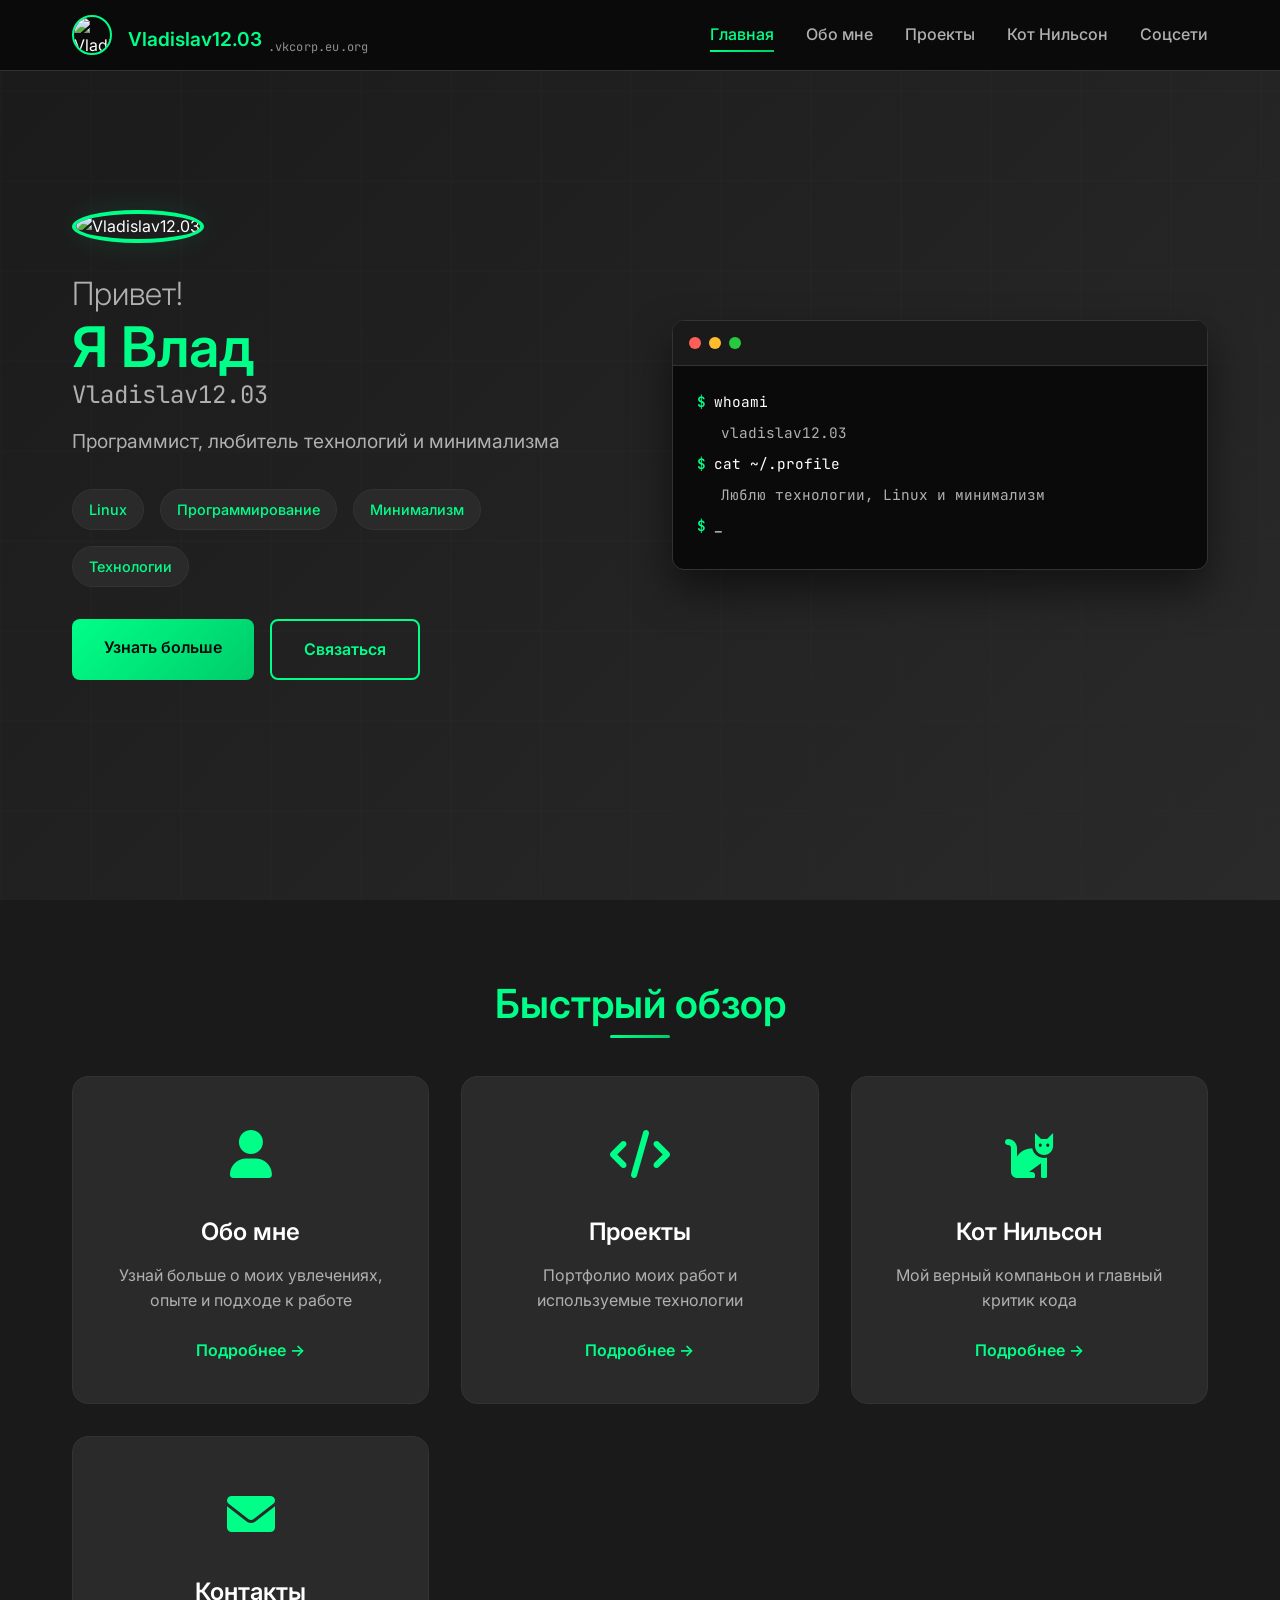
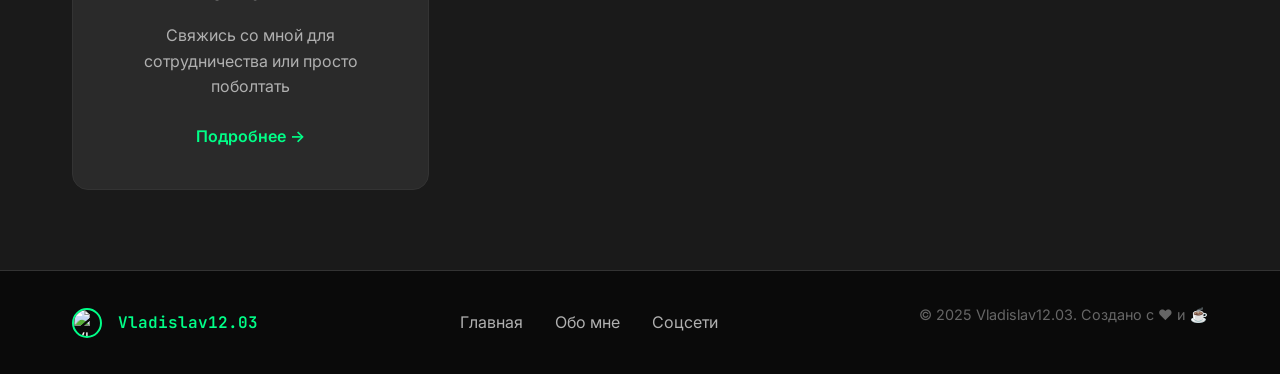
==== index.html @ 12037911 "update syte" ====
<!DOCTYPE html>
<html lang="ru">
<head>
    <meta charset="UTF-8">
    <meta name="viewport" content="width=device-width, initial-scale=1.0">
    <title>Vladislav12.03 - Главная</title>
    <link rel="stylesheet" href="styles.css">
    <link href="https://fonts.googleapis.com/css2?family=JetBrains+Mono:wght@300;400;600&family=Inter:wght@300;400;500;600&display=swap" rel="stylesheet">
    <link rel="stylesheet" href="https://cdnjs.cloudflare.com/ajax/libs/font-awesome/6.0.0/css/all.min.css">
</head>
<body>
    <!-- Навигация -->
    <nav class="navbar">
        <div class="nav-container">
            <div class="nav-logo">
                <img src="IMG_7332.jpeg" alt="Vladislav12.03" class="avatar">
                <span class="logo-stack"><span class="logo-text">Vladislav12.03</span><span class="logo-sub">.vkcorp.eu.org</span></span>
            </div>
            <ul class="nav-menu">
                <li><a href="index.html" class="nav-link active">Главная</a></li>
                <li><a href="about.html" class="nav-link">Обо мне</a></li>
                <li class="is-hidden-tab"><a href="tech.html" class="nav-link">Техника</a></li>
                <li><a href="projects.html" class="nav-link">Проекты</a></li>
                <li><a href="cat.html" class="nav-link">Кот Нильсон</a></li>
                <li class="is-hidden-tab"><a href="lifestyle.html" class="nav-link">Стиль жизни</a></li>
                <li><a href="socials.html" class="nav-link">Соцсети</a></li>
            </ul>
            <div class="hamburger">
                <span class="bar"></span>
                <span class="bar"></span>
                <span class="bar"></span>
            </div>
        </div>
    </nav>

    <!-- Главная секция -->
    <section id="home" class="hero">
        <div class="hero-container">
            <div class="hero-content">
                <div class="hero-avatar">
                    <img src="IMG_7332.jpeg" alt="Vladislav12.03" class="main-avatar">
                </div>
                <h1 class="hero-title">
                    <span class="greeting">Привет!</span>
                    <span class="name">Я Влад</span>
                    <span class="alias">Vladislav12.03</span>
                </h1>
                <p class="hero-subtitle">Программист, любитель технологий и минимализма</p>
                <div class="hero-tags">
                    <span class="tag">Linux</span>
                    <span class="tag">Программирование</span>
                    <span class="tag">Минимализм</span>
                    <span class="tag">Технологии</span>
                </div>
                <div class="hero-cta">
                    <a href="about.html" class="btn btn-primary">Узнать больше</a>
                    <a href="socials.html" class="btn btn-secondary">Связаться</a>
                </div>
            </div>
            <div class="hero-visual">
                <div class="terminal-window">
                    <div class="terminal-header">
                        <span class="terminal-btn red"></span>
                        <span class="terminal-btn yellow"></span>
                        <span class="terminal-btn green"></span>
                    </div>
                    <div class="terminal-content">
                        <div class="terminal-line">
                            <span class="prompt">$</span>
                            <span class="command">whoami</span>
                        </div>
                        <div class="terminal-line">
                            <span class="output">vladislav12.03</span>
                        </div>
                        <div class="terminal-line">
                            <span class="prompt">$</span>
                            <span class="command">cat ~/.profile</span>
                        </div>
                        <div class="terminal-line">
                            <span class="output">Люблю технологии, Linux и минимализм</span>
                        </div>
                        <div class="terminal-line">
                            <span class="prompt">$</span>
                            <span class="command">_</span>
                        </div>
                    </div>
                </div>
            </div>
        </div>
    </section>

    <!-- Краткая информация -->
    <section class="quick-info">
        <div class="container">
            <h2 class="section-title">Быстрый обзор</h2>
            <div class="quick-grid">
                <div class="quick-item">
                    <div class="quick-icon">
                        <i class="fas fa-user"></i>
                    </div>
                    <h3>Обо мне</h3>
                    <p>Узнай больше о моих увлечениях, опыте и подходе к работе</p>
                    <a href="about.html" class="quick-link">Подробнее →</a>
                </div>
                <div class="quick-item is-hidden-tab">
                    <div class="quick-icon">
                        <i class="fas fa-laptop"></i>
                    </div>
                    <h3>Моя техника</h3>
                    <p>Обзор моего рабочего оборудования и настройки</p>
                    <a href="tech.html" class="quick-link">Подробнее →</a>
                </div>
                <div class="quick-item">
                    <div class="quick-icon">
                        <i class="fas fa-code"></i>
                    </div>
                    <h3>Проекты</h3>
                    <p>Портфолио моих работ и используемые технологии</p>
                    <a href="projects.html" class="quick-link">Подробнее →</a>
                </div>
                <div class="quick-item">
                    <div class="quick-icon">
                        <i class="fas fa-cat"></i>
                    </div>
                    <h3>Кот Нильсон</h3>
                    <p>Мой верный компаньон и главный критик кода</p>
                    <a href="cat.html" class="quick-link">Подробнее →</a>
                </div>
                <div class="quick-item is-hidden-tab">
                    <div class="quick-icon">
                        <i class="fas fa-music"></i>
                    </div>
                    <h3>Стиль жизни</h3>
                    <p>Музыка, чай, ночное настроение и любимые вещи</p>
                    <a href="lifestyle.html" class="quick-link">Подробнее →</a>
                </div>
                <div class="quick-item">
                    <div class="quick-icon">
                        <i class="fas fa-envelope"></i>
                    </div>
                    <h3>Контакты</h3>
                    <p>Свяжись со мной для сотрудничества или просто поболтать</p>
                    <a href="nfc.html" class="quick-link">Подробнее →</a>
                </div>
            </div>
        </div>
    </section>

    <!-- Подвал -->
    <footer class="footer">
        <div class="container">
            <div class="footer-content">
                <div class="footer-logo">
                    <img src="IMG_7332.jpeg" alt="Vladislav12.03" class="footer-avatar">
                    <span class="footer-text">Vladislav12.03</span>
                </div>
                <div class="footer-links">
                    <a href="index.html">Главная</a>
                    <a href="about.html">Обо мне</a>
                    <a href="socials.html">Соцсети</a>
                </div>
                <div class="footer-copyright">
                    <p>&copy; 2025 Vladislav12.03. Создано с ❤️ и ☕</p>
                </div>
            </div>
        </div>
    </footer>

    <script src="script.js"></script>
</body>
</html>
---- styles.css ----
/* Сброс стилей и базовые настройки */
* {
    margin: 0;
    padding: 0;
    box-sizing: border-box;
}

:root {
    --primary-color: #00ff88;
    --secondary-color: #00cc6a;
    --accent-color: #ff6b6b;
    --bg-primary: #0a0a0a;
    --bg-secondary: #1a1a1a;
    --bg-tertiary: #2a2a2a;
    --text-primary: #ffffff;
    --text-secondary: #b0b0b0;
    --text-muted: #666666;
    --border-color: #333333;
    --shadow-color: rgba(0, 255, 136, 0.1);
    --gradient-primary: linear-gradient(135deg, #00ff88 0%, #00cc6a 100%);
    --gradient-secondary: linear-gradient(135deg, #1a1a1a 0%, #2a2a2a 100%);
}

html {
    scroll-behavior: smooth;
}

body {
    font-family: 'Inter', -apple-system, BlinkMacSystemFont, 'Segoe UI', Roboto, sans-serif;
    background-color: var(--bg-primary);
    color: var(--text-primary);
    line-height: 1.6;
    overflow-x: hidden;
}

/* Изображения не выходят за пределы контейнеров */
img {
    max-width: 100%;
    height: auto;
}

/* Типографика */
h1, h2, h3, h4, h5, h6 {
    font-weight: 600;
    line-height: 1.2;
    margin-bottom: 1rem;
}

p {
    margin-bottom: 1rem;
}

a {
    color: var(--primary-color);
    text-decoration: none;
    transition: all 0.3s ease;
}

a:hover {
    color: var(--secondary-color);
}

/* Контейнеры */
.container {
    max-width: 1200px;
    margin: 0 auto;
    padding: 0 2rem;
}

/* Навигация */
.navbar {
    position: fixed;
    top: 0;
    width: 100%;
    background: rgba(10, 10, 10, 0.95);
    backdrop-filter: blur(20px);
    border-bottom: 1px solid var(--border-color);
    z-index: 1000;
    transition: all 0.3s ease;
}

.nav-container {
    max-width: 1200px;
    margin: 0 auto;
    padding: 0 2rem;
    display: flex;
    justify-content: space-between;
    align-items: center;
    height: 70px;
}

.nav-actions { display: flex; align-items: center; gap: 1rem; }
.nav-actions .contact-trigger { padding: 0.5rem 0.9rem; font-size: 0.95rem; }

.nav-logo {
    display: flex;
    align-items: flex-end;
    gap: 1rem;
}

.logo-stack { display: flex; align-items: flex-end; }
.logo-stack .logo-sub { margin-left: 0.35rem; position: relative; top: 2px; }

.avatar {
    width: 40px;
    height: 40px;
    border-radius: 50%;
    border: 2px solid var(--primary-color);
    transition: all 0.3s ease;
    object-fit: cover;
}

.avatar:hover {
    transform: scale(1.1);
    box-shadow: 0 0 20px var(--shadow-color);
}

.logo-text {
    font-family: 'Inter', -apple-system, BlinkMacSystemFont, 'Segoe UI', Roboto, sans-serif;
    font-weight: 600;
    font-size: 1.2rem;
    color: var(--primary-color);
}

.logo-sub {
    font-family: 'JetBrains Mono', monospace;
    font-size: 0.75rem;
    color: var(--text-secondary);
    margin-left: 0.25rem;
    letter-spacing: 0.2px;
    opacity: 0.8;
    vertical-align: baseline;
    white-space: nowrap;
}

.nav-menu {
    display: flex;
    list-style: none;
    gap: 2rem;
}

.is-hidden-tab {
    display: none !important;
}

.nav-link {
    color: var(--text-secondary);
    font-weight: 500;
    position: relative;
    padding: 0.5rem 0;
    transition: all 0.3s ease;
}

.nav-link:hover,
.nav-link.active {
    color: var(--primary-color);
}

.nav-link::after {
    content: '';
    position: absolute;
    bottom: 0;
    left: 0;
    width: 0;
    height: 2px;
    background: var(--gradient-primary);
    transition: width 0.3s ease;
}

.nav-link:hover::after,
.nav-link.active::after {
    width: 100%;
}

.hamburger {
    display: none;
    flex-direction: column;
    cursor: pointer;
}

.bar {
    width: 25px;
    height: 3px;
    background: var(--primary-color);
    margin: 3px 0;
    transition: 0.3s;
}

/* Главная секция */
.hero {
    min-height: 100vh;
    display: flex;
    align-items: center;
    padding-top: 70px;
    background: var(--gradient-secondary);
    position: relative;
    overflow: hidden;
}

.hero::before {
    content: '';
    position: absolute;
    top: 0;
    left: 0;
    right: 0;
    bottom: 0;
    background: url('data:image/svg+xml,<svg xmlns="http://www.w3.org/2000/svg" viewBox="0 0 100 100"><defs><pattern id="grid" width="10" height="10" patternUnits="userSpaceOnUse"><path d="M 10 0 L 0 0 0 10" fill="none" stroke="%23333" stroke-width="0.5"/></pattern></defs><rect width="100" height="100" fill="url(%23grid)"/></svg>');
    opacity: 0.1;
}

.hero-container {
    display: grid;
    grid-template-columns: 1fr 1fr;
    gap: 4rem;
    align-items: center;
    max-width: 1200px;
    margin: 0 auto;
    padding: 0 2rem;
    position: relative;
    z-index: 1;
}

.hero-content {
    animation: fadeInLeft 1s ease-out;
}

.hero-avatar {
    margin-bottom: 2rem;
}

.main-avatar {
    width: 200px;
    height: 200px;
    border-radius: 50%;
    border: 4px solid var(--primary-color);
    box-shadow: 0 0 30px var(--shadow-color);
    transition: all 0.3s ease;
    object-fit: cover;
}

.main-avatar:hover {
    transform: scale(1.05);
    box-shadow: 0 0 40px var(--shadow-color);
}

.hero-title {
    font-size: 3.5rem;
    margin-bottom: 1rem;
    display: flex;
    flex-direction: column;
}

.greeting {
    color: var(--text-secondary);
    font-size: 2rem;
    font-weight: 300;
}

.name {
    color: var(--primary-color);
    font-size: 3.5rem;
    font-weight: 600;
}

.alias {
    color: var(--text-secondary);
    font-family: 'JetBrains Mono', monospace;
    font-size: 1.5rem;
    font-weight: 400;
}

.hero-subtitle {
    font-size: 1.2rem;
    color: var(--text-secondary);
    margin-bottom: 2rem;
}

.hero-tags {
    display: flex;
    flex-wrap: wrap;
    gap: 1rem;
    margin-bottom: 2rem;
}

.tag {
    background: var(--bg-tertiary);
    color: var(--primary-color);
    padding: 0.5rem 1rem;
    border-radius: 25px;
    font-size: 0.9rem;
    font-weight: 500;
    border: 1px solid var(--border-color);
    transition: all 0.3s ease;
}

.tag:hover {
    background: var(--primary-color);
    color: var(--bg-primary);
    transform: translateY(-2px);
}

.hero-cta {
    display: flex;
    gap: 1rem;
}

.btn {
    padding: 1rem 2rem;
    border-radius: 8px;
    font-weight: 600;
    text-align: center;
    transition: all 0.3s ease;
    border: none;
    cursor: pointer;
    font-size: 1rem;
    min-height: 48px; /* комфортные тапы */
}

.btn-primary {
    background: var(--gradient-primary);
    color: var(--bg-primary);
}

.btn-primary:hover {
    transform: translateY(-2px);
    box-shadow: 0 10px 25px var(--shadow-color);
}

.btn-secondary {
    background: transparent;
    color: var(--primary-color);
    border: 2px solid var(--primary-color);
}

.btn-secondary:hover {
    background: var(--primary-color);
    color: var(--bg-primary);
    transform: translateY(-2px);
}

/* Терминал */
.hero-visual {
    animation: fadeInRight 1s ease-out;
}

.terminal-window {
    background: var(--bg-primary);
    border-radius: 12px;
    border: 1px solid var(--border-color);
    box-shadow: 0 20px 40px rgba(0, 0, 0, 0.5);
    overflow: hidden;
    font-family: 'JetBrains Mono', monospace;
}

.terminal-header {
    background: var(--bg-secondary);
    padding: 1rem;
    display: flex;
    gap: 0.5rem;
    border-bottom: 1px solid var(--border-color);
}

.terminal-btn {
    width: 12px;
    height: 12px;
    border-radius: 50%;
}

.terminal-btn.red { background: #ff5f56; }
.terminal-btn.yellow { background: #ffbd2e; }
.terminal-btn.green { background: #27ca3f; }

.terminal-content {
    padding: 1.5rem;
    font-size: 0.9rem;
}

.terminal-line {
    margin-bottom: 0.5rem;
    display: flex;
    align-items: center;
}

.prompt {
    color: var(--primary-color);
    margin-right: 0.5rem;
    font-weight: 600;
}

.command {
    color: var(--text-primary);
}

.output {
    color: var(--text-secondary);
    margin-left: 1.5rem;
}

/* Секции */
section {
    padding: 5rem 0;
}

/* Программное обеспечение - уменьшенный отступ снизу */
.software {
    padding: 5rem 0 2rem 0;
}

.software-grid {
    display: grid;
    grid-template-columns: 1fr;
    gap: 2rem;
}

.software-category h3 {
    color: var(--primary-color);
    margin-bottom: 2rem;
    font-size: 1.5rem;
    text-align: center;
}

.software-items {
    display: grid;
    grid-template-columns: repeat(auto-fit, minmax(300px, 1fr));
    gap: 1.5rem;
}

.software-item {
    background: var(--bg-secondary);
    padding: 2.5rem;
    border-radius: 12px;
    border: 1px solid var(--border-color);
    display: flex;
    align-items: center;
    gap: 1.5rem;
    transition: all 0.3s ease;
}

.software-item:hover {
    transform: translateY(-5px);
    box-shadow: 0 15px 30px var(--shadow-color);
    border-color: var(--primary-color);
}

.software-icon {
    font-size: 2.5rem;
    color: var(--primary-color);
    flex-shrink: 0;
}

.software-info h4 {
    color: var(--text-primary);
    margin-bottom: 0.5rem;
    font-size: 1.2rem;
}

.software-info p {
    color: var(--text-secondary);
    margin: 0;
    line-height: 1.5;
}

.section-title {
    font-size: 2.5rem;
    text-align: center;
    margin-bottom: 3rem;
    color: var(--primary-color);
    position: relative;
}

.section-title::after {
    content: '';
    position: absolute;
    bottom: -10px;
    left: 50%;
    transform: translateX(-50%);
    width: 60px;
    height: 3px;
    background: var(--gradient-primary);
    border-radius: 2px;
}

/* Быстрый обзор */
.quick-info {
    background: var(--bg-secondary);
}

.quick-grid {
    display: grid;
    grid-template-columns: repeat(auto-fit, minmax(350px, 1fr));
    gap: 2rem;
}

.quick-item {
    background: var(--bg-tertiary);
    padding: 2.5rem;
    border-radius: 16px;
    border: 1px solid var(--border-color);
    text-align: center;
    transition: all 0.3s ease;
    position: relative;
    overflow: hidden;
}

.quick-item::before {
    content: '';
    position: absolute;
    top: 0;
    left: 0;
    right: 0;
    height: 3px;
    background: var(--gradient-primary);
    transform: scaleX(0);
    transition: transform 0.3s ease;
}

.quick-item:hover::before {
    transform: scaleX(1);
}

.quick-item:hover {
    transform: translateY(-10px);
    box-shadow: 0 20px 40px var(--shadow-color);
    border-color: var(--primary-color);
}

.quick-icon {
    font-size: 3rem;
    color: var(--primary-color);
    margin-bottom: 1.5rem;
    transition: all 0.3s ease;
}

.quick-item:hover .quick-icon {
    transform: scale(1.1);
}

.quick-item h3 {
    font-size: 1.5rem;
    margin-bottom: 1rem;
    color: var(--text-primary);
}

.quick-item p {
    color: var(--text-secondary);
    margin-bottom: 1.5rem;
    line-height: 1.6;
}

.quick-link {
    color: var(--primary-color);
    font-weight: 600;
    font-size: 1rem;
    display: inline-flex;
    align-items: center;
    gap: 0.5rem;
    transition: all 0.3s ease;
}

.quick-link:hover {
    color: var(--secondary-color);
    transform: translateX(5px);
}

/* Заголовок страницы */
.page-header {
    padding: 8rem 0 4rem;
    background: var(--gradient-secondary);
    text-align: center;
}

.header-content {
    display: flex;
    flex-direction: column;
    align-items: center;
    gap: 2rem;
}

.page-avatar {
    width: 150px;
    height: 150px;
    border-radius: 50%;
    border: 4px solid var(--primary-color);
    box-shadow: 0 0 30px var(--shadow-color);
    object-fit: cover;
}

.page-title {
    font-size: 3rem;
    color: var(--primary-color);
    margin-bottom: 1rem;
}

.page-subtitle {
    font-size: 1.2rem;
    color: var(--text-secondary);
    max-width: 600px;
}

/* Обо мне */
.about-main {
    background: var(--bg-secondary);
}

.about-content {
    display: grid;
    grid-template-columns: 2fr 1fr;
    gap: 4rem;
    align-items: start;
}

.about-description {
    font-size: 1.1rem;
    color: var(--text-secondary);
    margin-bottom: 1.5rem;
    line-height: 1.8;
}

.about-stats {
    display: flex;
    flex-direction: column;
    gap: 2rem;
}

.stat-item {
    text-align: center;
    padding: 2rem;
    background: var(--bg-tertiary);
    border-radius: 12px;
    border: 1px solid var(--border-color);
    transition: all 0.3s ease;
}

.stat-item:hover {
    transform: translateY(-5px);
    box-shadow: 0 10px 25px var(--shadow-color);
}

.stat-number {
    font-size: 2.5rem;
    font-weight: 700;
    color: var(--primary-color);
    margin-bottom: 0.5rem;
}

.stat-label {
    color: var(--text-secondary);
    font-size: 1rem;
}

/* Навыки */
.skills {
    background: var(--bg-primary);
}

.skills-tags {
    display: flex;
    flex-wrap: wrap;
    gap: 1.5rem;
    justify-content: center;
}

.skill-tag-card {
    background: var(--bg-secondary);
    padding: 1.5rem 2rem;
    border-radius: 12px;
    border: 1px solid var(--border-color);
    display: flex;
    align-items: center;
    gap: 0.75rem;
    transition: all 0.3s ease;
    min-width: 150px;
}

.skill-tag-card:hover {
    transform: translateY(-5px);
    border-color: var(--primary-color);
    box-shadow: 0 15px 30px var(--shadow-color);
}

.skill-tag-card i {
    font-size: 1.8rem;
    color: var(--primary-color);
}

.skill-tag-card span {
    color: var(--text-primary);
    font-weight: 500;
    font-size: 1rem;
}

/* Опыт */
.experience {
    background: var(--bg-secondary);
}

.timeline {
    position: relative;
    max-width: 800px;
    margin: 0 auto;
}

.timeline::before {
    content: '';
    position: absolute;
    left: 50%;
    top: 0;
    bottom: 0;
    width: 2px;
    background: var(--primary-color);
    transform: translateX(-50%);
}

.timeline-item {
    position: relative;
    margin-bottom: 3rem;
}

.timeline-marker {
    position: absolute;
    left: 50%;
    top: 0;
    width: 20px;
    height: 20px;
    background: var(--primary-color);
    border-radius: 50%;
    transform: translateX(-50%);
    z-index: 2;
}

.timeline-content {
    position: relative;
    width: 45%;
    padding: 2rem;
    background: var(--bg-tertiary);
    border-radius: 12px;
    border: 1px solid var(--border-color);
}

.timeline-item:nth-child(odd) .timeline-content {
    left: 0;
}

.timeline-item:nth-child(even) .timeline-content {
    left: 55%;
}

.timeline-content h3 {
    color: var(--primary-color);
    margin-bottom: 0.5rem;
}

.timeline-company {
    color: var(--text-secondary);
    font-weight: 500;
    margin-bottom: 0.5rem;
}

.timeline-period {
    color: var(--text-muted);
    font-size: 0.9rem;
    margin-bottom: 1rem;
}

.timeline-description {
    color: var(--text-secondary);
    line-height: 1.6;
}

/* Образование */
.education {
    background: var(--bg-primary);
}

.education-grid {
    display: grid;
    grid-template-columns: repeat(auto-fit, minmax(400px, 1fr));
    gap: 2rem;
}

.education-item {
    background: var(--bg-secondary);
    padding: 2.5rem;
    border-radius: 16px;
    border: 1px solid var(--border-color);
    text-align: center;
    transition: all 0.3s ease;
}

.education-item:hover {
    transform: translateY(-5px);
    box-shadow: 0 15px 30px var(--shadow-color);
    border-color: var(--primary-color);
}

.education-icon {
    font-size: 3rem;
    color: var(--primary-color);
    margin-bottom: 1.5rem;
}

.education-item h3 {
    color: var(--text-primary);
    margin-bottom: 1rem;
}

.education-field {
    color: var(--primary-color);
    font-weight: 500;
    margin-bottom: 0.5rem;
}

.education-period {
    color: var(--text-muted);
    font-size: 0.9rem;
    margin-bottom: 1rem;
}

.education-description {
    color: var(--text-secondary);
    line-height: 1.6;
}

/* Техника */
.tech-grid {
    display: grid;
    grid-template-columns: repeat(auto-fit, minmax(250px, 1fr));
    gap: 2rem;
}

.tech-item {
    background: var(--bg-secondary);
    padding: 2.5rem;
    border-radius: 12px;
    border: 1px solid var(--border-color);
    text-align: center;
    transition: all 0.3s ease;
}

.tech-item:hover {
    transform: translateY(-5px);
    box-shadow: 0 15px 30px var(--shadow-color);
    border-color: var(--primary-color);
}

.tech-icon {
    font-size: 3rem;
    color: var(--primary-color);
    margin-bottom: 1rem;
}

.tech-title {
    font-size: 1.3rem;
    margin-bottom: 1rem;
    color: var(--text-primary);
}

.tech-description {
    color: var(--text-secondary);
    margin-bottom: 1.5rem;
}

.tech-specs {
    display: flex;
    flex-wrap: wrap;
    gap: 0.5rem;
    justify-content: center;
}

.spec {
    background: var(--bg-tertiary);
    color: var(--primary-color);
    padding: 0.3rem 0.8rem;
    border-radius: 15px;
    font-size: 0.8rem;
    border: 1px solid var(--border-color);
}

/* Проекты */
.projects {
    background: var(--bg-secondary);
}

.projects-grid {
    display: grid;
    grid-template-columns: repeat(auto-fit, minmax(350px, 1fr));
    gap: 2rem;
}

.project-item {
    background: var(--bg-primary);
    border-radius: 12px;
    border: 1px solid var(--border-color);
    transition: all 0.3s ease;
}

.project-item:hover {
    transform: translateY(-5px);
    box-shadow: 0 15px 30px var(--shadow-color);
    border-color: var(--primary-color);
}

.project-image {
    padding: 1rem;
}

.project-image img {
    width: 100%;
    height: 200px;
    object-fit: cover;
    border-radius: 8px;
}

.project-content {
    padding: 1.5rem;
}

.project-title {
    font-size: 1.3rem;
    margin-bottom: 1rem;
    color: var(--text-primary);
}

.project-description {
    color: var(--text-secondary);
    margin-bottom: 1.5rem;
    line-height: 1.6;
}

.project-tech {
    display: flex;
    flex-wrap: wrap;
    gap: 0.5rem;
    margin-bottom: 1.5rem;
}

.tech-tag {
    background: var(--bg-tertiary);
    color: var(--primary-color);
    padding: 0.3rem 0.8rem;
    border-radius: 15px;
    font-size: 0.8rem;
    border: 1px solid var(--border-color);
}

.project-links {
    display: flex;
    gap: 1rem;
}

.project-link {
    color: var(--primary-color);
    font-size: 0.9rem;
    display: flex;
    align-items: center;
    gap: 0.5rem;
}

.project-link:hover {
    color: var(--secondary-color);
}

/* Статус проекта */
.project-status {
    margin-top: 1rem;
}

.status {
    display: inline-block;
    padding: 0.4rem 0.9rem;
    border-radius: 20px;
    font-size: 0.85rem;
    font-weight: 600;
}

.status.completed {
    background: rgba(0, 255, 136, 0.2);
    color: var(--primary-color);
    border: 1px solid var(--primary-color);
}

.status.in-progress {
    background: rgba(255, 217, 0, 0.2);
    color: #ffd900;
    border: 1px solid #ffd900;
}

/* Секции проектов */
.projects-main {
    background: var(--bg-secondary);
}

.learning-projects {
    background: var(--bg-primary);
}

.current-projects {
    background: var(--bg-primary);
}

.project-plans {
    background: var(--bg-primary);
}

/* Учебные проекты */
.learning-grid {
    display: grid;
    grid-template-columns: repeat(auto-fit, minmax(280px, 1fr));
    gap: 2rem;
}

.learning-item {
    background: var(--bg-secondary);
    padding: 2.5rem;
    border-radius: 16px;
    border: 1px solid var(--border-color);
    text-align: center;
    transition: all 0.3s ease;
    position: relative;
    overflow: hidden;
}

.learning-item::before {
    content: '';
    position: absolute;
    top: 0;
    left: 0;
    right: 0;
    height: 3px;
    background: var(--gradient-primary);
    transform: scaleX(0);
    transition: transform 0.3s ease;
}

.learning-item:hover::before {
    transform: scaleX(1);
}

.learning-item:hover {
    transform: translateY(-10px);
    box-shadow: 0 20px 40px var(--shadow-color);
    border-color: var(--primary-color);
}

.learning-icon {
    font-size: 3rem;
    color: var(--primary-color);
    margin-bottom: 1.5rem;
    transition: all 0.3s ease;
}

.learning-item:hover .learning-icon {
    transform: scale(1.1);
}

.learning-item h3 {
    font-size: 1.5rem;
    margin-bottom: 1rem;
    color: var(--text-primary);
}

.learning-item p {
    color: var(--text-secondary);
    margin-bottom: 1.5rem;
    line-height: 1.6;
}

.learning-tech {
    display: flex;
    flex-wrap: wrap;
    gap: 0.5rem;
    justify-content: center;
}

/* Текущие проекты */
.current-grid {
    display: grid;
    grid-template-columns: repeat(auto-fit, minmax(300px, 1fr));
    gap: 2rem;
}

.current-item {
    background: var(--bg-tertiary);
    padding: 2.5rem;
    border-radius: 16px;
    border: 1px solid var(--border-color);
    transition: all 0.3s ease;
}

.current-item:hover {
    transform: translateY(-5px);
    border-color: var(--primary-color);
    box-shadow: 0 15px 30px var(--shadow-color);
}

.current-icon {
    font-size: 3rem;
    color: var(--primary-color);
    margin-bottom: 1.5rem;
}

.current-item h3 {
    font-size: 1.5rem;
    margin-bottom: 1rem;
    color: var(--text-primary);
}

.current-item p {
    color: var(--text-secondary);
    margin-bottom: 1.5rem;
    line-height: 1.6;
}

.progress-bar {
    width: 100%;
    height: 8px;
    background: var(--bg-secondary);
    border-radius: 4px;
    overflow: hidden;
    margin-bottom: 0.5rem;
}

.progress-fill {
    height: 100%;
    background: var(--gradient-primary);
    border-radius: 4px;
    transition: width 1s ease;
}

.progress-text {
    color: var(--text-secondary);
    font-size: 0.9rem;
}

/* GitHub статистика */
.github-stats {
    background: var(--bg-primary);
}

.stats-grid {
    display: grid;
    grid-template-columns: repeat(auto-fit, minmax(200px, 1fr));
    gap: 2rem;
    margin-bottom: 3rem;
}

.stat-card {
    background: var(--bg-secondary);
    padding: 2.5rem;
    border-radius: 16px;
    border: 1px solid var(--border-color);
    text-align: center;
    transition: all 0.3s ease;
}

.stat-card:hover {
    transform: translateY(-10px);
    box-shadow: 0 20px 40px var(--shadow-color);
    border-color: var(--primary-color);
}

.stat-icon {
    font-size: 2.5rem;
    color: var(--primary-color);
    margin-bottom: 1rem;
}

.stat-number {
    font-size: 2.5rem;
    font-weight: 700;
    color: var(--primary-color);
    margin-bottom: 0.5rem;
}

.stat-label {
    color: var(--text-secondary);
    font-size: 1rem;
}

.github-cta {
    text-align: center;
}

/* Кот */
.cat-content {
    display: grid;
    grid-template-columns: 1fr 1fr;
    gap: 4rem;
    align-items: center;
}

.cat-photo {
    width: 100%;
    border-radius: 12px;
    border: 3px solid var(--primary-color);
    box-shadow: 0 10px 25px var(--shadow-color);
}

.cat-name {
    font-size: 2rem;
    color: var(--primary-color);
    margin-bottom: 1rem;
}

.cat-description {
    color: var(--text-secondary);
    font-size: 1.1rem;
    line-height: 1.8;
    margin-bottom: 2rem;
}

.cat-facts {
    display: flex;
    flex-direction: column;
    gap: 1rem;
}

.fact-item {
    display: flex;
    align-items: center;
    gap: 1rem;
}

.fact-icon {
    font-size: 1.5rem;
}

.fact-text {
    color: var(--text-secondary);
}

/* Стиль жизни */
.lifestyle-grid {
    display: grid;
    grid-template-columns: repeat(auto-fit, minmax(300px, 1fr));
    gap: 2rem;
}

.lifestyle-item {
    background: var(--bg-secondary);
    padding: 2rem;
    border-radius: 12px;
    border: 1px solid var(--border-color);
    text-align: center;
    transition: all 0.3s ease;
}

.lifestyle-item:hover {
    transform: translateY(-5px);
    box-shadow: 0 15px 30px var(--shadow-color);
    border-color: var(--primary-color);
}

.lifestyle-icon {
    font-size: 3rem;
    color: var(--primary-color);
    margin-bottom: 1rem;
}

.lifestyle-title {
    font-size: 1.3rem;
    margin-bottom: 1rem;
    color: var(--text-primary);
}

.lifestyle-description {
    color: var(--text-secondary);
    margin-bottom: 1.5rem;
}

.music-tags, .tea-types, .night-activities {
    display: flex;
    flex-wrap: wrap;
    gap: 0.5rem;
    justify-content: center;
}

.music-tag, .tea-tag, .activity-tag {
    background: var(--bg-tertiary);
    color: var(--primary-color);
    padding: 0.3rem 0.8rem;
    border-radius: 15px;
    font-size: 0.8rem;
    border: 1px solid var(--border-color);
}

/* Контакты */
.contact {
    background: var(--bg-secondary);
}

.contact-content {
    display: grid;
    grid-template-columns: 1fr 1fr;
    gap: 4rem;
}

.contact-info {
    display: flex;
    flex-direction: column;
    gap: 2rem;
}

.contact-item {
    display: flex;
    align-items: center;
    gap: 1.5rem;
    padding: 1.5rem;
    background: var(--bg-tertiary);
    border-radius: 12px;
    border: 1px solid var(--border-color);
    transition: all 0.3s ease;
}

.contact-item:hover {
    transform: translateX(5px);
    border-color: var(--primary-color);
}

.contact-icon {
    font-size: 2rem;
    color: var(--primary-color);
}

.contact-title {
    font-size: 1.2rem;
    margin-bottom: 0.5rem;
    color: var(--text-primary);
}

.contact-text {
    color: var(--text-secondary);
}

.social-title {
    font-size: 1.5rem;
    margin-bottom: 1.5rem;
    color: var(--text-primary);
}

.social-grid {
    display: grid;
    grid-template-columns: repeat(auto-fit, minmax(120px, 1fr));
    gap: 1rem;
}

.social-link {
    display: flex;
    flex-direction: column;
    align-items: center;
    gap: 0.5rem;
    padding: 1.5rem;
    background: var(--bg-tertiary);
    border-radius: 12px;
    border: 1px solid var(--border-color);
    transition: all 0.3s ease;
    color: var(--text-secondary);
}

.social-link:hover {
    color: var(--primary-color);
    transform: translateY(-5px);
    border-color: var(--primary-color);
    box-shadow: 0 10px 25px var(--shadow-color);
}

.social-link i {
    font-size: 2rem;
}

/* Подвал */
.footer {
    background: var(--bg-primary);
    border-top: 1px solid var(--border-color);
    padding: 2rem 0;
}

.footer-content {
    display: flex;
    justify-content: space-between;
    align-items: center;
    flex-wrap: wrap;
    gap: 2rem;
}

.footer-logo {
    display: flex;
    align-items: center;
    gap: 1rem;
}

.footer-avatar {
    width: 30px;
    height: 30px;
    border-radius: 50%;
    border: 2px solid var(--primary-color);
    object-fit: cover;
}

.footer-text {
    font-family: 'JetBrains Mono', monospace;
    font-weight: 600;
    color: var(--primary-color);
}

.footer-links {
    display: flex;
    gap: 2rem;
}

.footer-links a {
    color: var(--text-secondary);
}

.footer-links a:hover {
    color: var(--primary-color);
}

.footer-copyright {
    color: var(--text-muted);
    font-size: 0.9rem;
}

/* Анимации */
@keyframes fadeInLeft {
    from {
        opacity: 0;
        transform: translateX(-50px);
    }
    to {
        opacity: 1;
        transform: translateX(0);
    }
}

@keyframes fadeInRight {
    from {
        opacity: 0;
        transform: translateX(50px);
    }
    to {
        opacity: 1;
        transform: translateX(0);
    }
}

@keyframes fadeInUp {
    from {
        opacity: 0;
        transform: translateY(30px);
    }
    to {
        opacity: 1;
        transform: translateY(0);
    }
}

/* Анимации появления элементов */
.quick-info, .about-main, .skills, .experience, .education {
    animation: fadeInUp 1s ease-out;
}

/* Адаптивность */
@media (max-width: 768px) {
    .hamburger {
        display: flex;
    }

    .nav-menu {
        position: fixed;
        left: -100%;
        top: 70px;
        flex-direction: column;
        background-color: var(--bg-primary);
        width: 100%;
        text-align: center;
        transition: 0.3s;
        box-shadow: 0 10px 27px rgba(0, 0, 0, 0.05);
        padding: 2rem 0;
    }

    .nav-menu.active {
        left: 0;
    }

    .hero-container {
        grid-template-columns: 1fr;
        text-align: center;
        gap: 2rem;
    }

    .hero-title {
        font-size: 2.5rem;
    }

    .name {
        font-size: 2.5rem;
    }

    .hero-cta {
        justify-content: center;
        flex-wrap: wrap;
    }

    .quick-grid {
        grid-template-columns: 1fr;
    }

    .about-content {
        grid-template-columns: 1fr;
        gap: 2rem;
    }

    .skills-tags {
        gap: 1rem;
    }

    .skill-tag-card {
        min-width: 120px;
        padding: 1.25rem 1.5rem;
    }

    .timeline::before {
        left: 20px;
    }

    .timeline-marker {
        left: 20px;
    }

    .timeline-content {
        width: calc(100% - 60px);
        left: 60px !important;
    }

    .education-grid {
        grid-template-columns: 1fr;
    }

    .plans-grid {
        grid-template-columns: 1fr;
    }

    .software-items {
        grid-template-columns: 1fr;
    }

    .software-item {
        flex-direction: column;
        text-align: center;
        gap: 1rem;
    }

    .projects-grid {
        grid-template-columns: 1fr;
    }

    .learning-grid {
        grid-template-columns: 1fr;
    }

    .current-grid {
        grid-template-columns: 1fr;
    }

    .stats-grid {
        grid-template-columns: repeat(2, 1fr);
    }

    .footer-content {
        flex-direction: column;
        text-align: center;
    }

    .container {
        padding: 0 1rem;
    }

    section {
        padding: 3rem 0;
    }
}

@media (max-width: 480px) {
    .hero-title {
        font-size: 2rem;
    }

    .name {
        font-size: 2rem;
    }

    .section-title {
        font-size: 2rem;
    }

    .page-title {
        font-size: 2.5rem;
    }

    .quick-grid {
        grid-template-columns: 1fr;
    }

    .quick-item {
        padding: 2rem 1.5rem;
    }

    .timeline-content {
        width: calc(100% - 40px);
        left: 40px !important;
        padding: 1.5rem;
    }

    /* Улучшенные тапы и верстка на телефонах */
    .btn { width: 100%; padding: 0.9rem 1rem; }
    .profile-actions { gap: 0.75rem; }
    .nav-menu .nav-link { padding: 0.75rem 0; }
    .page-header { padding: 6rem 0 3rem; }
    .hero { min-height: auto; padding-top: 60px; }
}

/* Очень узкие экраны */
@media (max-width: 360px) {
    .hero-title { font-size: 1.7rem; }
    .name { font-size: 1.7rem; }
    .greeting { font-size: 1.4rem; }
    .alias { font-size: 1.2rem; }
}

/* Снижение анимаций при предпочтении пользователя или на тач-устройствах */
@media (prefers-reduced-motion: reduce) {
    * {
        animation-duration: 0.01ms !important;
        animation-iteration-count: 1 !important;
        transition-duration: 0.01ms !important;
        scroll-behavior: auto !important;
    }
}

@media (hover: none) {
    .quick-item:hover,
    .education-item:hover,
    .project-item:hover,
    .tech-item:hover,
    .lifestyle-item:hover,
    .plan-item:hover,
    .software-item:hover {
        transform: none;
        box-shadow: none;
    }
}

/* Плавная прокрутка для всех браузеров */
html {
    scroll-behavior: smooth;
}

/* Кастомный скроллбар */
::-webkit-scrollbar {
    width: 8px;
}

::-webkit-scrollbar-track {
    background: var(--bg-primary);
}

::-webkit-scrollbar-thumb {
    background: var(--primary-color);
    border-radius: 4px;
}

::-webkit-scrollbar-thumb:hover {
    background: var(--secondary-color);
}

/* Эффекты наведения для интерактивных элементов */
.nav-link, .btn, .quick-item, .stat-item, .education-item, .plan-item, .software-item {
    transition: all 0.3s cubic-bezier(0.4, 0, 0.2, 1);
}

/* Дополнительные эффекты для кнопок */
.btn:active {
    transform: translateY(0);
}

/* Эффект свечения для основного цвета */
.primary-glow {
    box-shadow: 0 0 20px var(--shadow-color);
}

/* Анимация для статистики */
.stat-item {
    animation: fadeInUp 0.6s ease-out;
}

.stat-item:nth-child(1) { animation-delay: 0.1s; }
.stat-item:nth-child(2) { animation-delay: 0.2s; }
.stat-item:nth-child(3) { animation-delay: 0.3s; } 

/* Соцсети (визитка) */
.profile-card {
	background: var(--bg-secondary);
	border: 1px solid var(--border-color);
	border-radius: 16px;
	padding: 2.5rem 2rem;
	text-align: center;
	box-shadow: 0 20px 40px rgba(0,0,0,0.35);
	max-width: 720px;
	margin: 0 auto;
}
.profile-avatar {
	width: 120px;
	height: 120px;
	border-radius: 50%;
	border: 4px solid var(--primary-color);
	object-fit: cover;
	box-shadow: 0 10px 25px var(--shadow-color);
	margin-top: -4rem;
}
.profile-name {
	font-size: 2rem;
	margin-top: 1rem;
	margin-bottom: 0.25rem;
}
.profile-location {
	color: var(--text-secondary);
	margin-bottom: 1rem;
}
.profile-actions { display: flex; gap: 1rem; justify-content: center; }

/* Список ссылок */
.socials-list { background: var(--bg-primary); }
.links-sep {
	border: none;
	border-top: 1px solid var(--border-color);
	margin: 2rem 0;
	opacity: 0.6;
}
.link-row { display: grid; grid-template-columns: 1fr 1fr; gap: 1rem; }
.link-card {
	background: var(--bg-secondary);
	border: 1px solid var(--border-color);
	border-radius: 14px;
	padding: 1rem 1.25rem;
	display: flex; align-items: center; justify-content: space-between;
	box-shadow: 0 8px 18px rgba(0,0,0,0.25);
	transition: transform .2s ease, box-shadow .2s ease, border-color .2s ease;
}
.link-card.full { margin-bottom: 1rem; }
.link-card:hover { transform: translateY(-3px); box-shadow: 0 16px 32px var(--shadow-color); border-color: var(--primary-color); }
.link-left { display: flex; align-items: center; gap: 1rem; }
/* allow text to shrink inside flex to avoid overflow */
.link-texts { min-width: 0; }
.brand-icon { width: 28px; height: 28px; filter: invert(78%) sepia(46%) saturate(478%) hue-rotate(94deg) brightness(105%) contrast(101%); }
.brand-fallback { width: 28px; height: 28px; display: grid; place-items: center; color: var(--primary-color); }
.link-title { color: var(--text-primary); font-weight: 600; }
/* truncate long URLs with ellipsis */
.link-sub { color: var(--text-secondary); font-size: .9rem; overflow: hidden; text-overflow: ellipsis; white-space: nowrap; max-width: 100%; }
.link-go { color: var(--text-secondary); }
.link-go:hover { color: var(--primary-color); }

/* Coming soon */
.link-card.coming { position: relative; opacity: .9; }
.coming-badge {
	background: #ff5f56;
	color: #fff;
	font-size: .75rem;
	padding: .25rem .5rem;
	border-radius: 6px;
	border: 1px solid rgba(255,255,255,.1);
}

@media (max-width: 768px){
	.profile-card{ padding: 2rem 1.25rem; }
	.link-row{ grid-template-columns: 1fr; }
} 

/* Модальное окно контактов */
.modal-backdrop{position:fixed;inset:0;background:rgba(0,0,0,.6);backdrop-filter:blur(4px);display:none;align-items:center;justify-content:center;z-index:2000;}
.modal{background:var(--bg-secondary);border:1px solid var(--border-color);border-radius:12px;min-width:300px;max-width:90vw;padding:1.25rem;box-shadow:0 20px 40px rgba(0,0,0,.45);} 
.modal-header{display:flex;align-items:center;justify-content:space-between;margin-bottom:1rem;}
.modal-title{font-size:1.25rem;color:var(--text-primary);} 
.modal-close{background:transparent;border:none;color:var(--text-secondary);font-size:1.2rem;cursor:pointer;} 
.modal-body{display:flex;flex-direction:column;gap:.75rem;} 
.contact-row{display:flex;align-items:center;gap:.75rem;background:var(--bg-tertiary);border:1px solid var(--border-color);border-radius:10px;padding:.75rem 1rem;} 
.contact-row i{color:var(--primary-color);} 
.modal-backdrop.show{display:flex;} 

/* Секция всех устройств */
.all-devices { background: var(--bg-primary); }
.device-list ul { list-style: none; padding-left: 0; max-width: 700px; margin: 0 auto; }
.device-list li { background: var(--bg-secondary); border: 1px solid var(--border-color); border-radius: 10px; padding: .9rem 1.2rem; margin-bottom: .6rem; color: var(--text-secondary); }
.device-list li::before { content: "•"; color: var(--primary-color); margin-right: .6rem; }

/* Планы на будущее */
.future-plans {
    background: var(--bg-primary);
}

.plans-grid {
    display: grid;
    grid-template-columns: repeat(auto-fit, minmax(300px, 1fr));
    gap: 2rem;
}

.plan-item {
    background: var(--bg-secondary);
    padding: 2.5rem;
    border-radius: 16px;
    border: 1px solid var(--border-color);
    text-align: center;
    transition: all 0.3s ease;
    position: relative;
    overflow: hidden;
}

.plan-item::before {
    content: '';
    position: absolute;
    top: 0;
    left: 0;
    right: 0;
    height: 3px;
    background: var(--gradient-primary);
    transform: scaleX(0);
    transition: transform 0.3s ease;
}

.plan-item:hover::before {
    transform: scaleX(1);
}

.plan-item:hover {
    transform: translateY(-10px);
    box-shadow: 0 20px 40px var(--shadow-color);
    border-color: var(--primary-color);
}

.plan-icon {
    font-size: 3rem;
    color: var(--primary-color);
    margin-bottom: 1.5rem;
    transition: all 0.3s ease;
}

.plan-item:hover .plan-icon {
    transform: scale(1.1);
}

.plan-item h3 {
    font-size: 1.5rem;
    margin-bottom: 1rem;
    color: var(--text-primary);
}

.plan-item p {
    color: var(--text-secondary);
    margin-bottom: 1.5rem;
    line-height: 1.6;
}

/* Специальные стили для фотки кота с ноутбуком */
.gallery-item img[src="IMG_3325.jpeg"] {
    width: 45%;
    height: auto;
    object-fit: cover;
    object-position: left center;
    border-radius: 8px;
} 

/* Sizing guards for social link cards to prevent horizontal overflow */
.link-card, .link-card.full { width: 100%; min-width: 0; overflow: hidden; }

@media (max-width: 480px) {
	/* Force single column and safe sizing for very small screens */
	.link-row { grid-template-columns: 1fr; }
	/* Tighter social cards on mobile: cut long URLs and pin arrow */
	.link-sub { max-width: 65%; font-size: .85rem; }
	.link-go { flex: 0 0 auto; }
} 

/* Remove persistent tap highlight and focus glow on mobile for cards/links */
a, .btn, .link-card { -webkit-tap-highlight-color: transparent; }
.link-card:focus, .link-card:focus-visible, .link-card:active,
.btn:focus, .btn:focus-visible, .btn:active,
.link-go:focus, .link-go:focus-visible, .link-go:active {
	outline: 0;
	box-shadow: none;
}
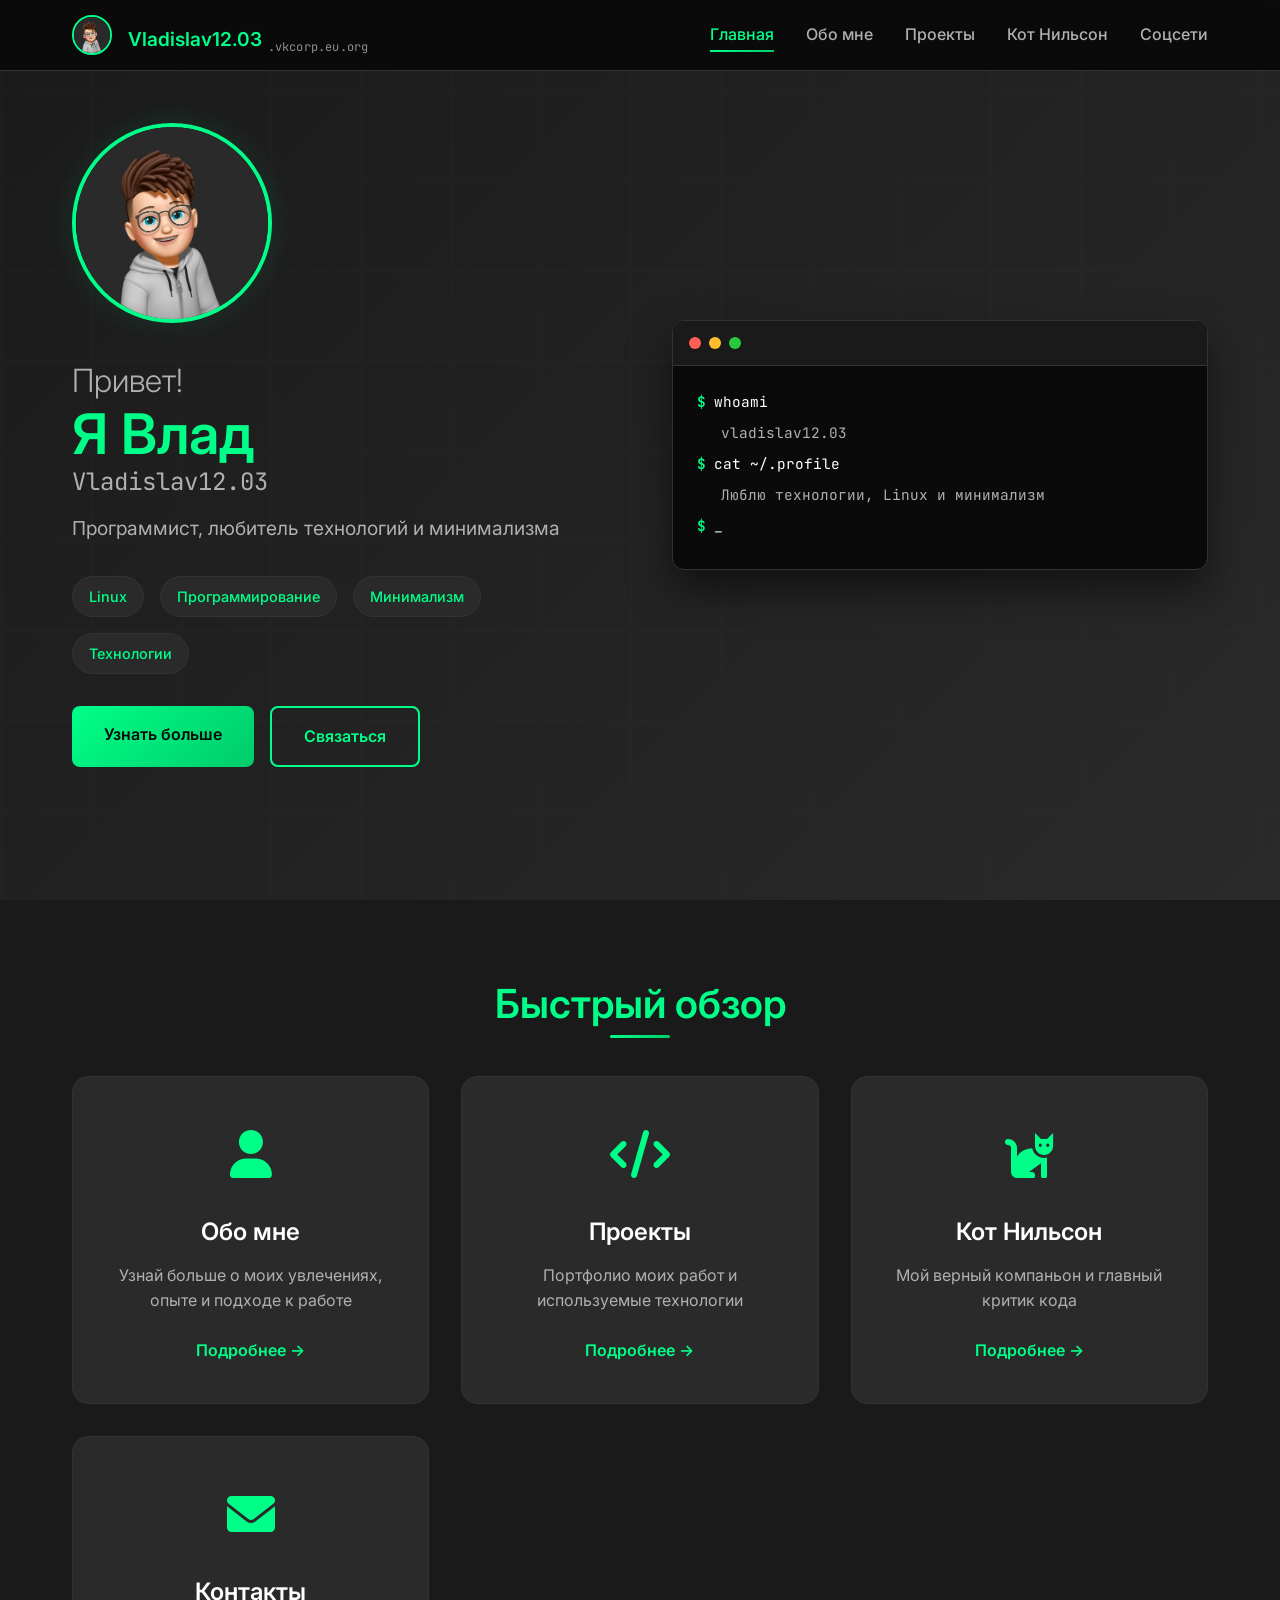
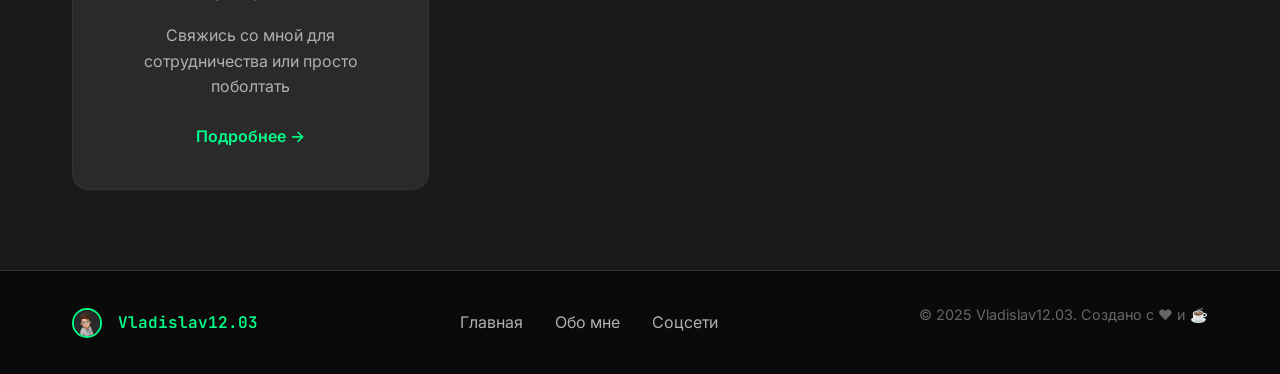
==== commit 2fc39871: "move images to folder and update paths" ====
--- a/index.html
+++ b/index.html
@@ -13,7 +13,7 @@
     <nav class="navbar">
         <div class="nav-container">
             <div class="nav-logo">
-                <img src="IMG_7332.jpeg" alt="Vladislav12.03" class="avatar">
+                <img src="image/IMG_7332.jpeg" alt="Vladislav12.03" class="avatar">
                 <span class="logo-stack"><span class="logo-text">Vladislav12.03</span><span class="logo-sub">.vkcorp.eu.org</span></span>
             </div>
             <ul class="nav-menu">
@@ -37,8 +37,8 @@
     <section id="home" class="hero">
         <div class="hero-container">
             <div class="hero-content">
-                <div class="hero-avatar">
-                    <img src="IMG_7332.jpeg" alt="Vladislav12.03" class="main-avatar">
+            <div class="hero-avatar">
+                    <img src="image/IMG_7332.jpeg" alt="Vladislav12.03" class="main-avatar">
                 </div>
                 <h1 class="hero-title">
                     <span class="greeting">Привет!</span>
@@ -151,7 +151,7 @@
         <div class="container">
             <div class="footer-content">
                 <div class="footer-logo">
-                    <img src="IMG_7332.jpeg" alt="Vladislav12.03" class="footer-avatar">
+                    <img src="image/IMG_7332.jpeg" alt="Vladislav12.03" class="footer-avatar">
                     <span class="footer-text">Vladislav12.03</span>
                 </div>
                 <div class="footer-links">
--- a/styles.css
+++ b/styles.css
@@ -87,6 +87,7 @@
     justify-content: space-between;
     align-items: center;
     height: 70px;
+    position: relative;
 }
 
 .nav-actions { display: flex; align-items: center; gap: 1rem; }
@@ -185,6 +186,7 @@
     margin: 3px 0;
     transition: 0.3s;
 }
+
 
 /* Главная секция */
 .hero {
@@ -1861,7 +1863,7 @@
 }
 
 /* Специальные стили для фотки кота с ноутбуком */
-.gallery-item img[src="IMG_3325.jpeg"] {
+.gallery-item img[src="image/IMG_3325.jpeg"] {
     width: 45%;
     height: auto;
     object-fit: cover;
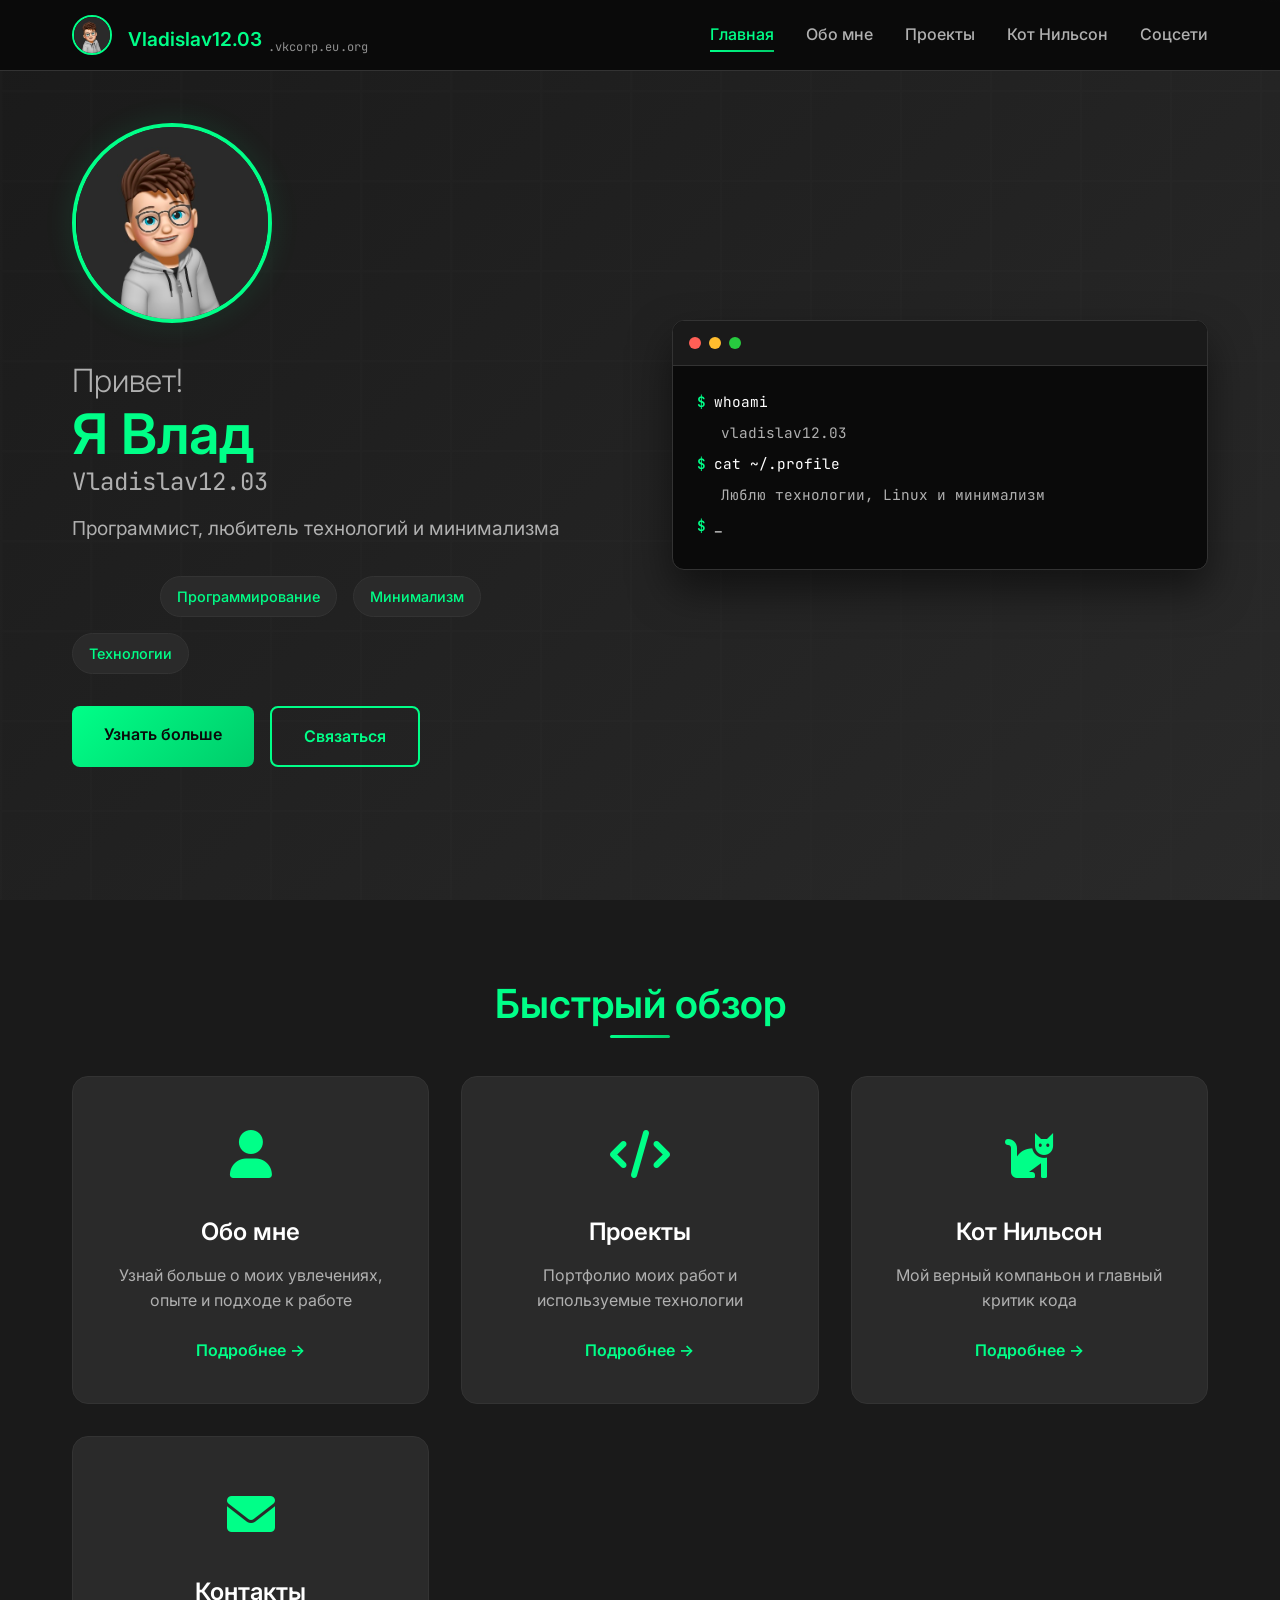
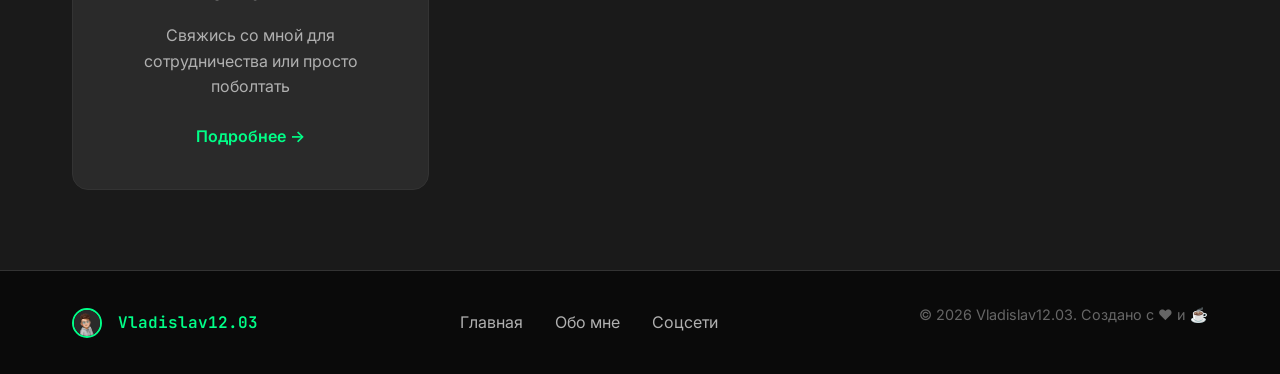
==== commit a1386e0a: "clean structure and remove duplicate html pages" ====
--- a/index.html
+++ b/index.html
@@ -18,12 +18,12 @@
             </div>
             <ul class="nav-menu">
                 <li><a href="index.html" class="nav-link active">Главная</a></li>
-                <li><a href="about.html" class="nav-link">Обо мне</a></li>
-                <li class="is-hidden-tab"><a href="tech.html" class="nav-link">Техника</a></li>
-                <li><a href="projects.html" class="nav-link">Проекты</a></li>
-                <li><a href="cat.html" class="nav-link">Кот Нильсон</a></li>
-                <li class="is-hidden-tab"><a href="lifestyle.html" class="nav-link">Стиль жизни</a></li>
-                <li><a href="socials.html" class="nav-link">Соцсети</a></li>
+                <li><a href="about" class="nav-link">Обо мне</a></li>
+                <li class="is-hidden-tab"><a href="tech" class="nav-link">Техника</a></li>
+                <li><a href="projects" class="nav-link">Проекты</a></li>
+                <li><a href="cat" class="nav-link">Кот Нильсон</a></li>
+                <li class="is-hidden-tab"><a href="lifestyle" class="nav-link">Стиль жизни</a></li>
+                <li><a href="socials" class="nav-link">Соцсети</a></li>
             </ul>
             <div class="hamburger">
                 <span class="bar"></span>
@@ -156,11 +156,11 @@
                 </div>
                 <div class="footer-links">
                     <a href="index.html">Главная</a>
-                    <a href="about.html">Обо мне</a>
-                    <a href="socials.html">Соцсети</a>
+                    <a href="about">Обо мне</a>
+                    <a href="socials">Соцсети</a>
                 </div>
                 <div class="footer-copyright">
-                    <p>&copy; 2025 Vladislav12.03. Создано с ❤️ и ☕</p>
+                    <p>&copy; 2026 Vladislav12.03. Создано с ❤️ и ☕</p>
                 </div>
             </div>
         </div>
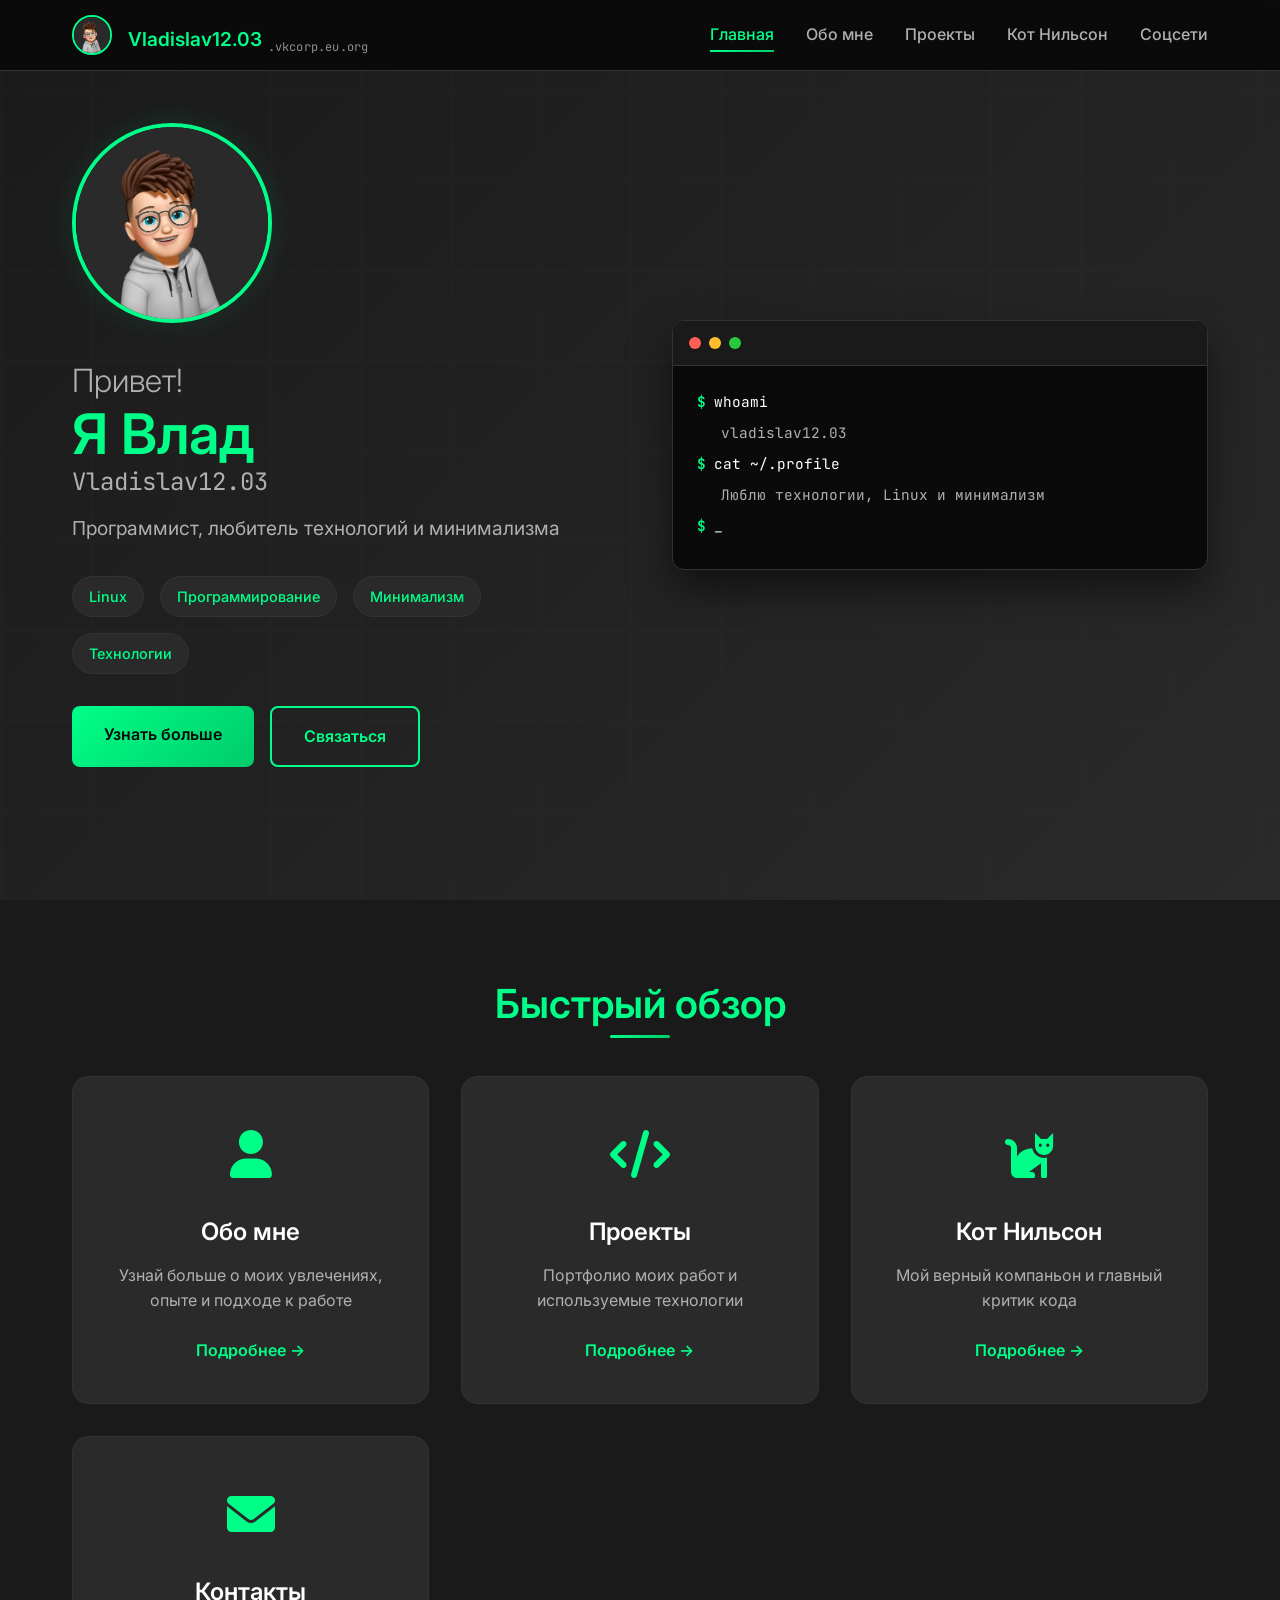
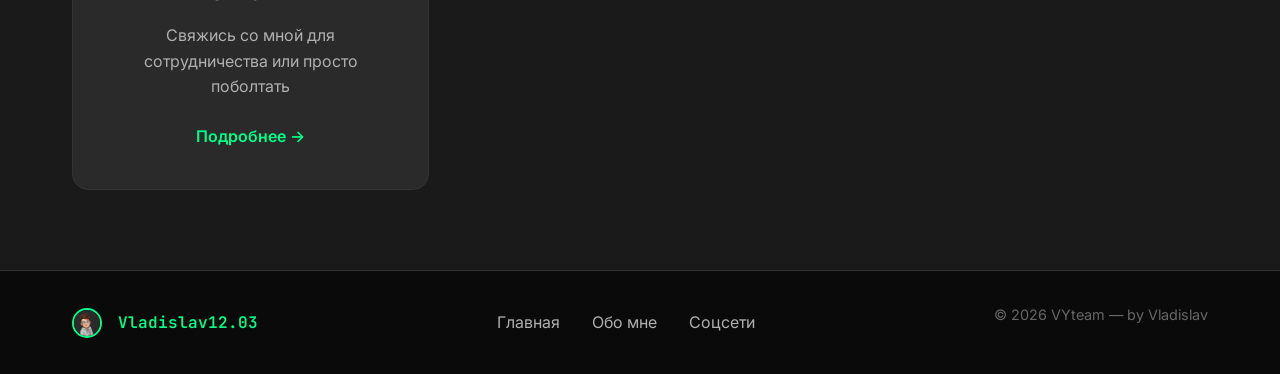
==== commit 83b4cffe: "uodate" ====
--- a/index.html
+++ b/index.html
@@ -17,7 +17,7 @@
                 <span class="logo-stack"><span class="logo-text">Vladislav12.03</span><span class="logo-sub">.vkcorp.eu.org</span></span>
             </div>
             <ul class="nav-menu">
-                <li><a href="index.html" class="nav-link active">Главная</a></li>
+                <li><a href="/" class="nav-link active">Главная</a></li>
                 <li><a href="about" class="nav-link">Обо мне</a></li>
                 <li class="is-hidden-tab"><a href="tech" class="nav-link">Техника</a></li>
                 <li><a href="projects" class="nav-link">Проекты</a></li>
@@ -53,8 +53,8 @@
                     <span class="tag">Технологии</span>
                 </div>
                 <div class="hero-cta">
-                    <a href="about.html" class="btn btn-primary">Узнать больше</a>
-                    <a href="socials.html" class="btn btn-secondary">Связаться</a>
+                    <a href="about" class="btn btn-primary">Узнать больше</a>
+                    <a href="socials" class="btn btn-secondary">Связаться</a>
                 </div>
             </div>
             <div class="hero-visual">
@@ -100,7 +100,7 @@
                     </div>
                     <h3>Обо мне</h3>
                     <p>Узнай больше о моих увлечениях, опыте и подходе к работе</p>
-                    <a href="about.html" class="quick-link">Подробнее →</a>
+                    <a href="about" class="quick-link">Подробнее →</a>
                 </div>
                 <div class="quick-item is-hidden-tab">
                     <div class="quick-icon">
@@ -108,7 +108,7 @@
                     </div>
                     <h3>Моя техника</h3>
                     <p>Обзор моего рабочего оборудования и настройки</p>
-                    <a href="tech.html" class="quick-link">Подробнее →</a>
+                    <a href="tech" class="quick-link">Подробнее →</a>
                 </div>
                 <div class="quick-item">
                     <div class="quick-icon">
@@ -116,7 +116,7 @@
                     </div>
                     <h3>Проекты</h3>
                     <p>Портфолио моих работ и используемые технологии</p>
-                    <a href="projects.html" class="quick-link">Подробнее →</a>
+                    <a href="projects" class="quick-link">Подробнее →</a>
                 </div>
                 <div class="quick-item">
                     <div class="quick-icon">
@@ -124,7 +124,7 @@
                     </div>
                     <h3>Кот Нильсон</h3>
                     <p>Мой верный компаньон и главный критик кода</p>
-                    <a href="cat.html" class="quick-link">Подробнее →</a>
+                    <a href="cat" class="quick-link">Подробнее →</a>
                 </div>
                 <div class="quick-item is-hidden-tab">
                     <div class="quick-icon">
@@ -132,7 +132,7 @@
                     </div>
                     <h3>Стиль жизни</h3>
                     <p>Музыка, чай, ночное настроение и любимые вещи</p>
-                    <a href="lifestyle.html" class="quick-link">Подробнее →</a>
+                    <a href="lifestyle" class="quick-link">Подробнее →</a>
                 </div>
                 <div class="quick-item">
                     <div class="quick-icon">
@@ -140,7 +140,7 @@
                     </div>
                     <h3>Контакты</h3>
                     <p>Свяжись со мной для сотрудничества или просто поболтать</p>
-                    <a href="nfc.html" class="quick-link">Подробнее →</a>
+                    <a href="socials" class="quick-link">Подробнее →</a>
                 </div>
             </div>
         </div>
@@ -155,12 +155,12 @@
                     <span class="footer-text">Vladislav12.03</span>
                 </div>
                 <div class="footer-links">
-                    <a href="index.html">Главная</a>
-                    <a href="about">Обо мне</a>
-                    <a href="socials">Соцсети</a>
+                    <a href="/">Главная</a>
+                    <a href="/about">Обо мне</a>
+                    <a href="/socials">Соцсети</a>
                 </div>
                 <div class="footer-copyright">
-                    <p>&copy; 2026 Vladislav12.03. Создано с ❤️ и ☕</p>
+                    <p>&copy; 2026 VYteam — by Vladislav</p>
                 </div>
             </div>
         </div>
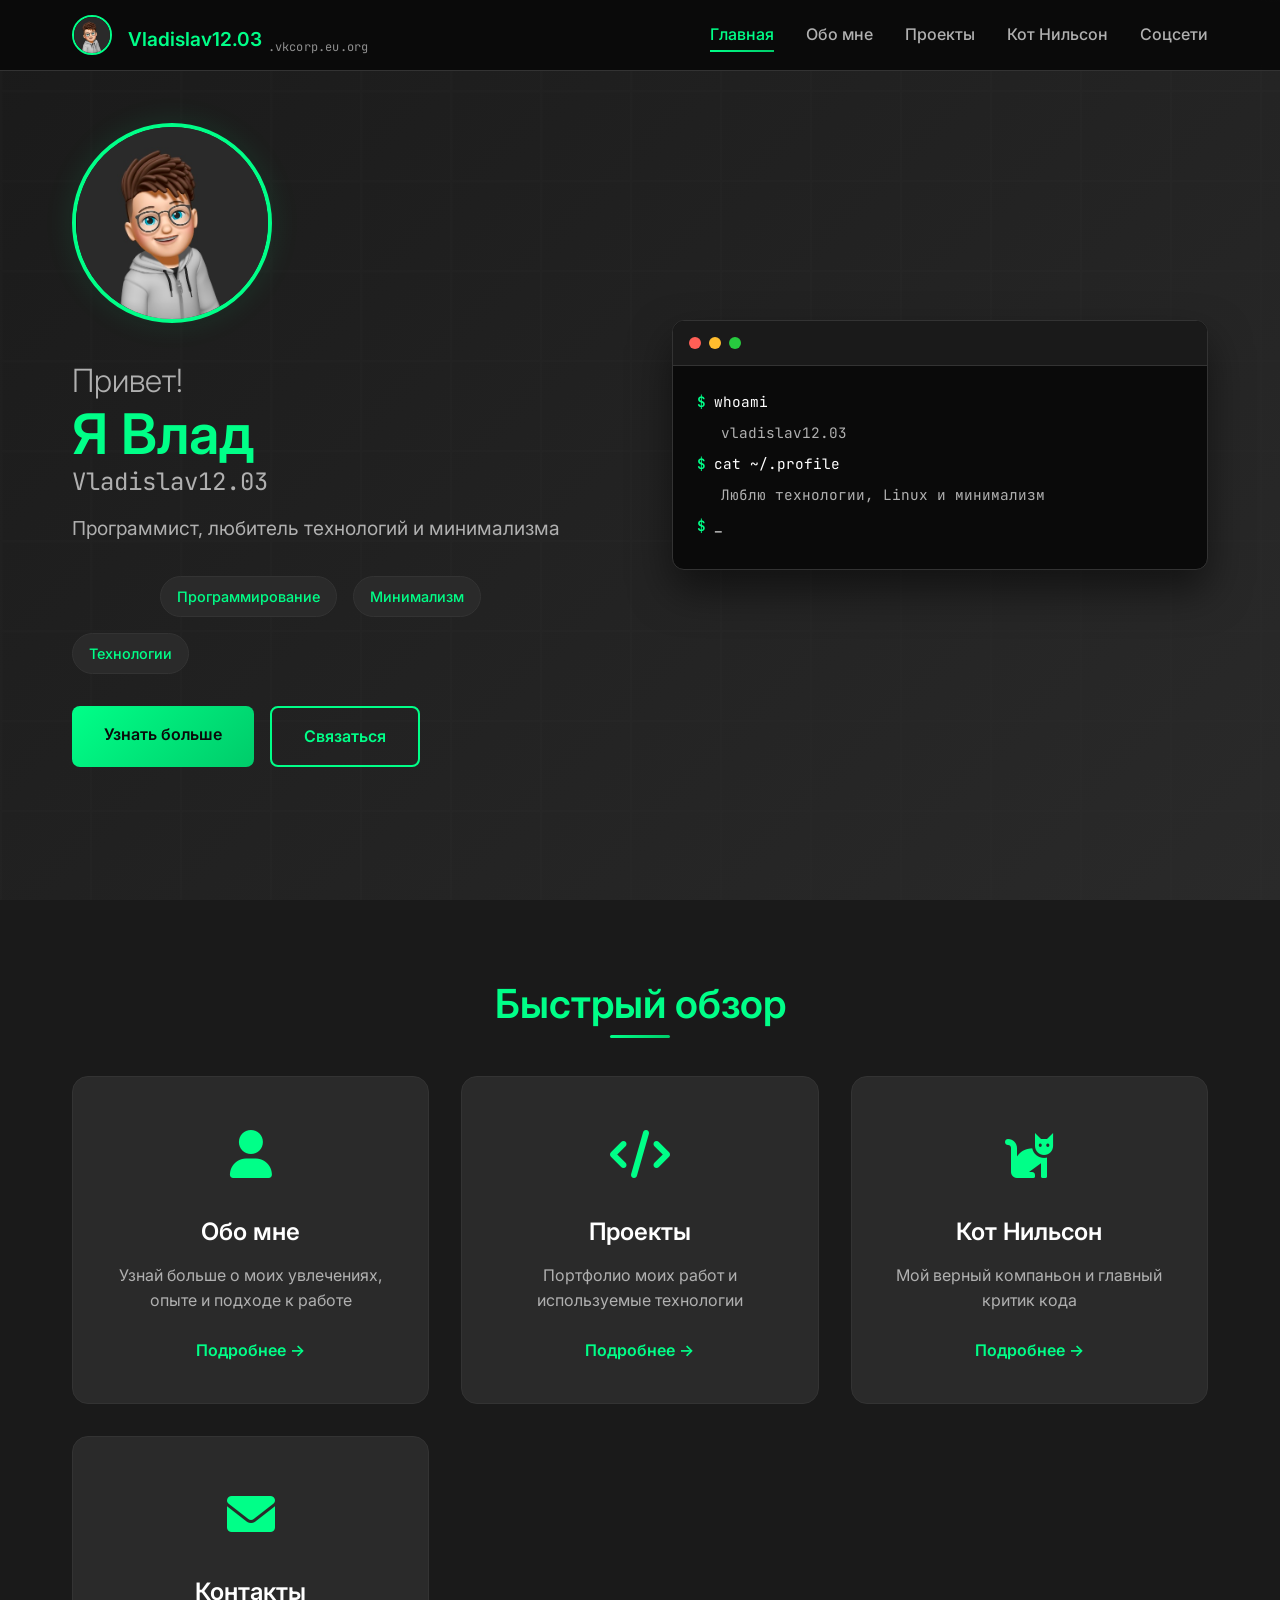
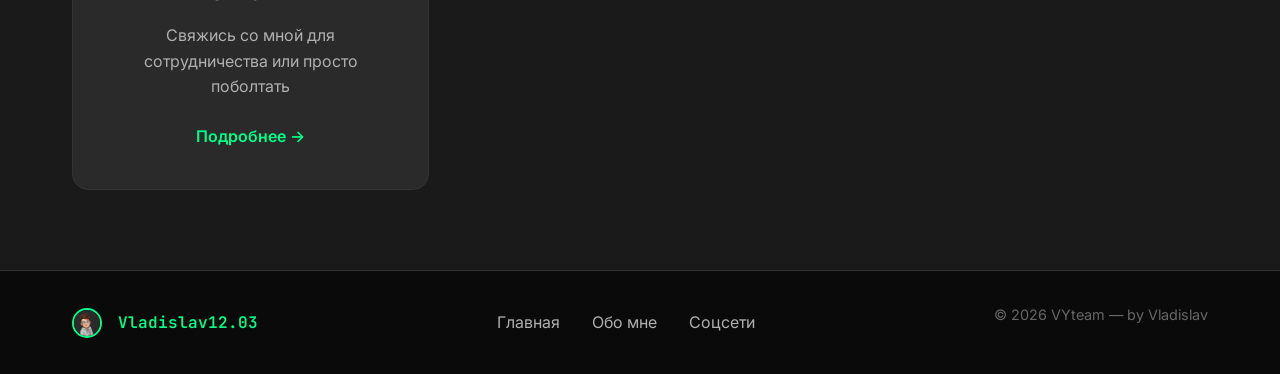
==== commit 7609731a: "fix: homepage 404 issue and remove .DS_Store" ====
--- a/index.html
+++ b/index.html
@@ -53,8 +53,8 @@
                     <span class="tag">Технологии</span>
                 </div>
                 <div class="hero-cta">
-                    <a href="about" class="btn btn-primary">Узнать больше</a>
-                    <a href="socials" class="btn btn-secondary">Связаться</a>
+                    <a href="/about" class="btn btn-primary">Узнать больше</a>
+                    <a href="/socials" class="btn btn-secondary">Связаться</a>
                 </div>
             </div>
             <div class="hero-visual">
@@ -100,7 +100,7 @@
                     </div>
                     <h3>Обо мне</h3>
                     <p>Узнай больше о моих увлечениях, опыте и подходе к работе</p>
-                    <a href="about" class="quick-link">Подробнее →</a>
+                    <a href="/about" class="quick-link">Подробнее →</a>
                 </div>
                 <div class="quick-item is-hidden-tab">
                     <div class="quick-icon">
@@ -108,7 +108,7 @@
                     </div>
                     <h3>Моя техника</h3>
                     <p>Обзор моего рабочего оборудования и настройки</p>
-                    <a href="tech" class="quick-link">Подробнее →</a>
+                    <a href="/tech" class="quick-link">Подробнее →</a>
                 </div>
                 <div class="quick-item">
                     <div class="quick-icon">
@@ -116,7 +116,7 @@
                     </div>
                     <h3>Проекты</h3>
                     <p>Портфолио моих работ и используемые технологии</p>
-                    <a href="projects" class="quick-link">Подробнее →</a>
+                    <a href="/projects" class="quick-link">Подробнее →</a>
                 </div>
                 <div class="quick-item">
                     <div class="quick-icon">
@@ -124,7 +124,7 @@
                     </div>
                     <h3>Кот Нильсон</h3>
                     <p>Мой верный компаньон и главный критик кода</p>
-                    <a href="cat" class="quick-link">Подробнее →</a>
+                    <a href="/cat" class="quick-link">Подробнее →</a>
                 </div>
                 <div class="quick-item is-hidden-tab">
                     <div class="quick-icon">
@@ -132,7 +132,7 @@
                     </div>
                     <h3>Стиль жизни</h3>
                     <p>Музыка, чай, ночное настроение и любимые вещи</p>
-                    <a href="lifestyle" class="quick-link">Подробнее →</a>
+                    <a href="/lifestyle" class="quick-link">Подробнее →</a>
                 </div>
                 <div class="quick-item">
                     <div class="quick-icon">
@@ -140,7 +140,7 @@
                     </div>
                     <h3>Контакты</h3>
                     <p>Свяжись со мной для сотрудничества или просто поболтать</p>
-                    <a href="socials" class="quick-link">Подробнее →</a>
+                    <a href="/nfc" class="quick-link">Подробнее →</a>
                 </div>
             </div>
         </div>
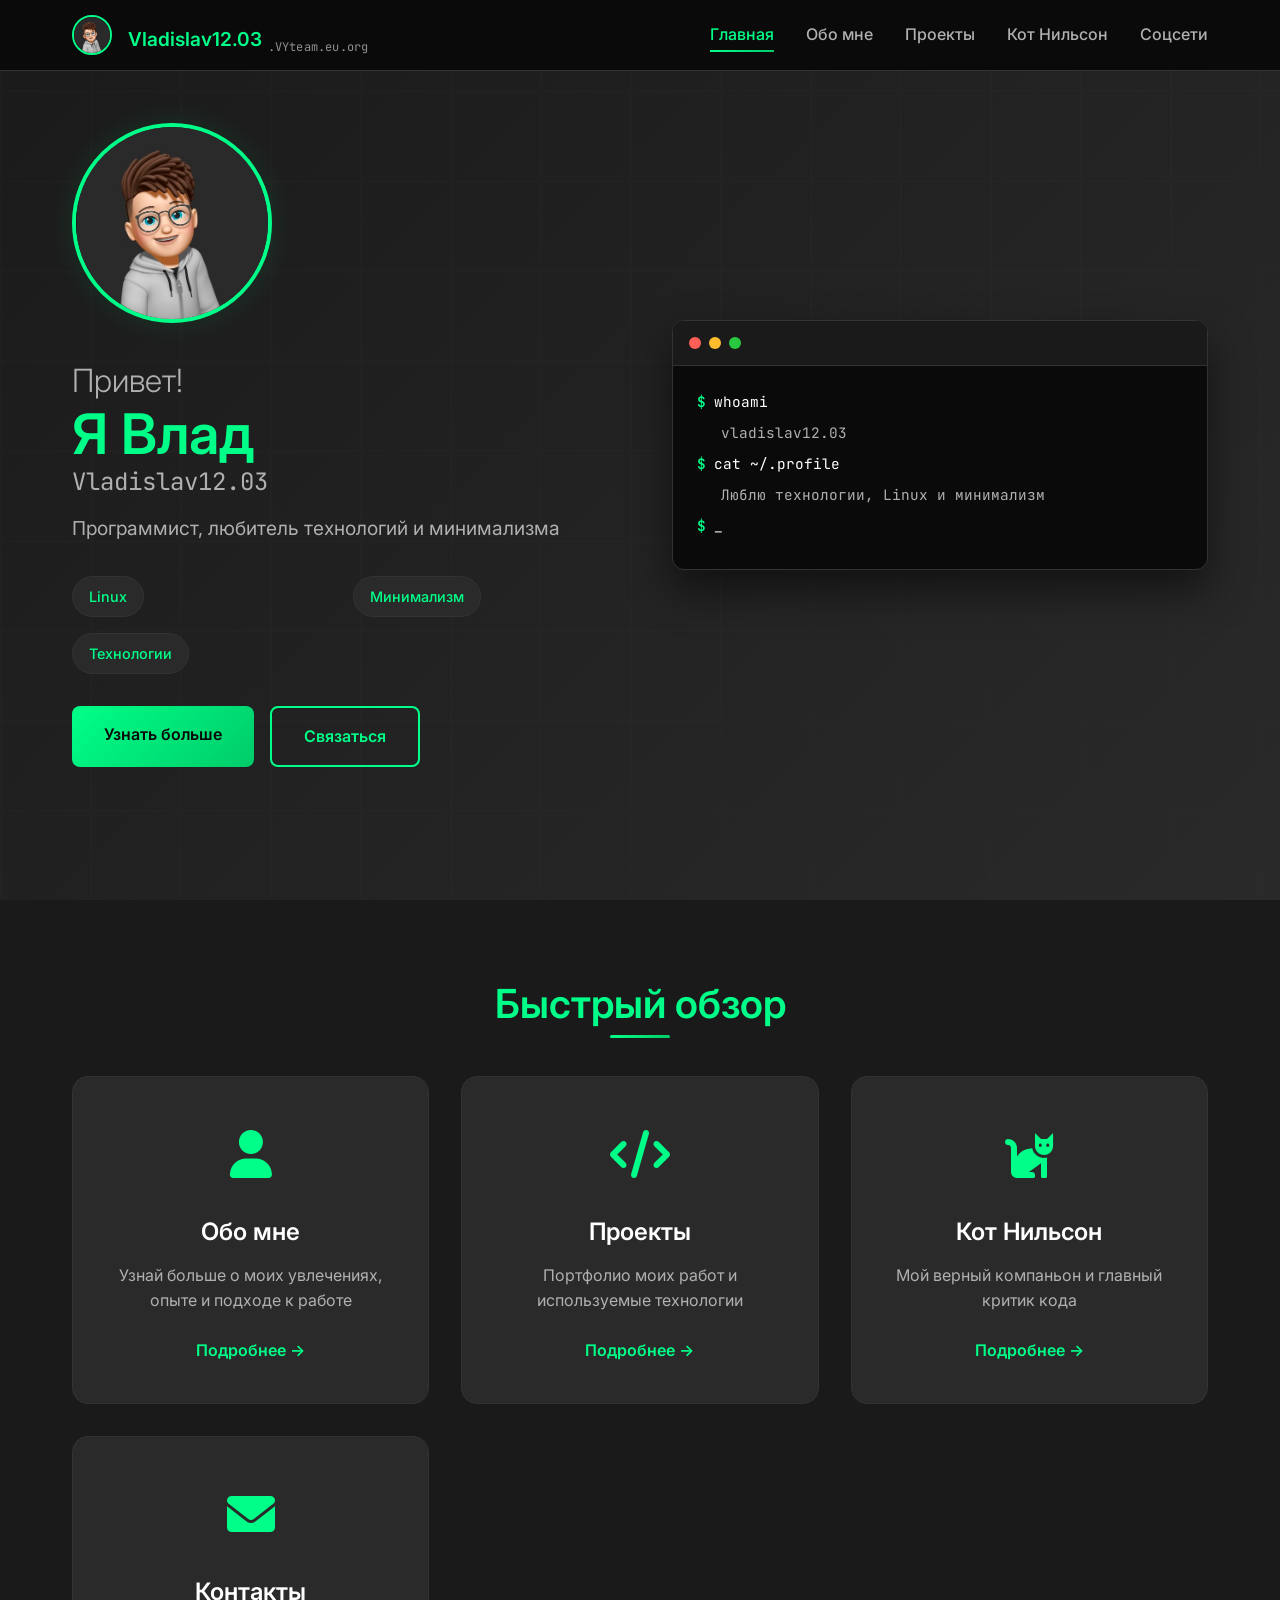
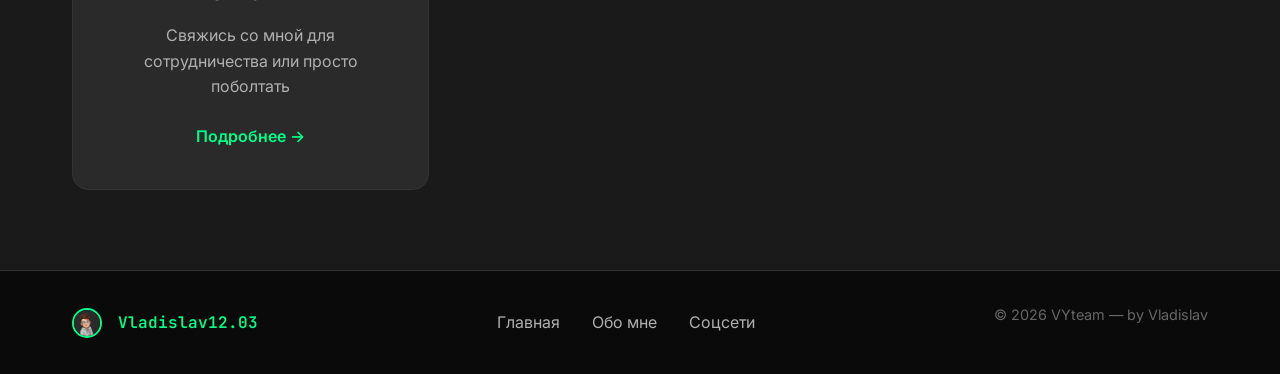
==== commit d5716f24: "Update site structure and add imagesgit commit^-^" ====
--- a/index.html
+++ b/index.html
@@ -13,8 +13,8 @@
     <nav class="navbar">
         <div class="nav-container">
             <div class="nav-logo">
-                <img src="image/IMG_7332.jpeg" alt="Vladislav12.03" class="avatar">
-                <span class="logo-stack"><span class="logo-text">Vladislav12.03</span><span class="logo-sub">.vkcorp.eu.org</span></span>
+                <img src="images/IMG_7332.jpeg" alt="Vladislav12.03" class="avatar">
+                <span class="logo-stack"><span class="logo-text">Vladislav12.03</span><span class="logo-sub">.VYteam.eu.org</span></span>
             </div>
             <ul class="nav-menu">
                 <li><a href="/" class="nav-link active">Главная</a></li>
@@ -38,7 +38,7 @@
         <div class="hero-container">
             <div class="hero-content">
             <div class="hero-avatar">
-                    <img src="image/IMG_7332.jpeg" alt="Vladislav12.03" class="main-avatar">
+                    <img src="images/IMG_7332.jpeg" alt="Vladislav12.03" class="main-avatar">
                 </div>
                 <h1 class="hero-title">
                     <span class="greeting">Привет!</span>
@@ -151,7 +151,7 @@
         <div class="container">
             <div class="footer-content">
                 <div class="footer-logo">
-                    <img src="image/IMG_7332.jpeg" alt="Vladislav12.03" class="footer-avatar">
+                    <img src="images/IMG_7332.jpeg" alt="Vladislav12.03" class="footer-avatar">
                     <span class="footer-text">Vladislav12.03</span>
                 </div>
                 <div class="footer-links">
--- a/styles.css
+++ b/styles.css
@@ -1863,7 +1863,7 @@
 }
 
 /* Специальные стили для фотки кота с ноутбуком */
-.gallery-item img[src="image/IMG_3325.jpeg"] {
+.gallery-item img[src="images/IMG_3325.jpeg"] {
     width: 45%;
     height: auto;
     object-fit: cover;
